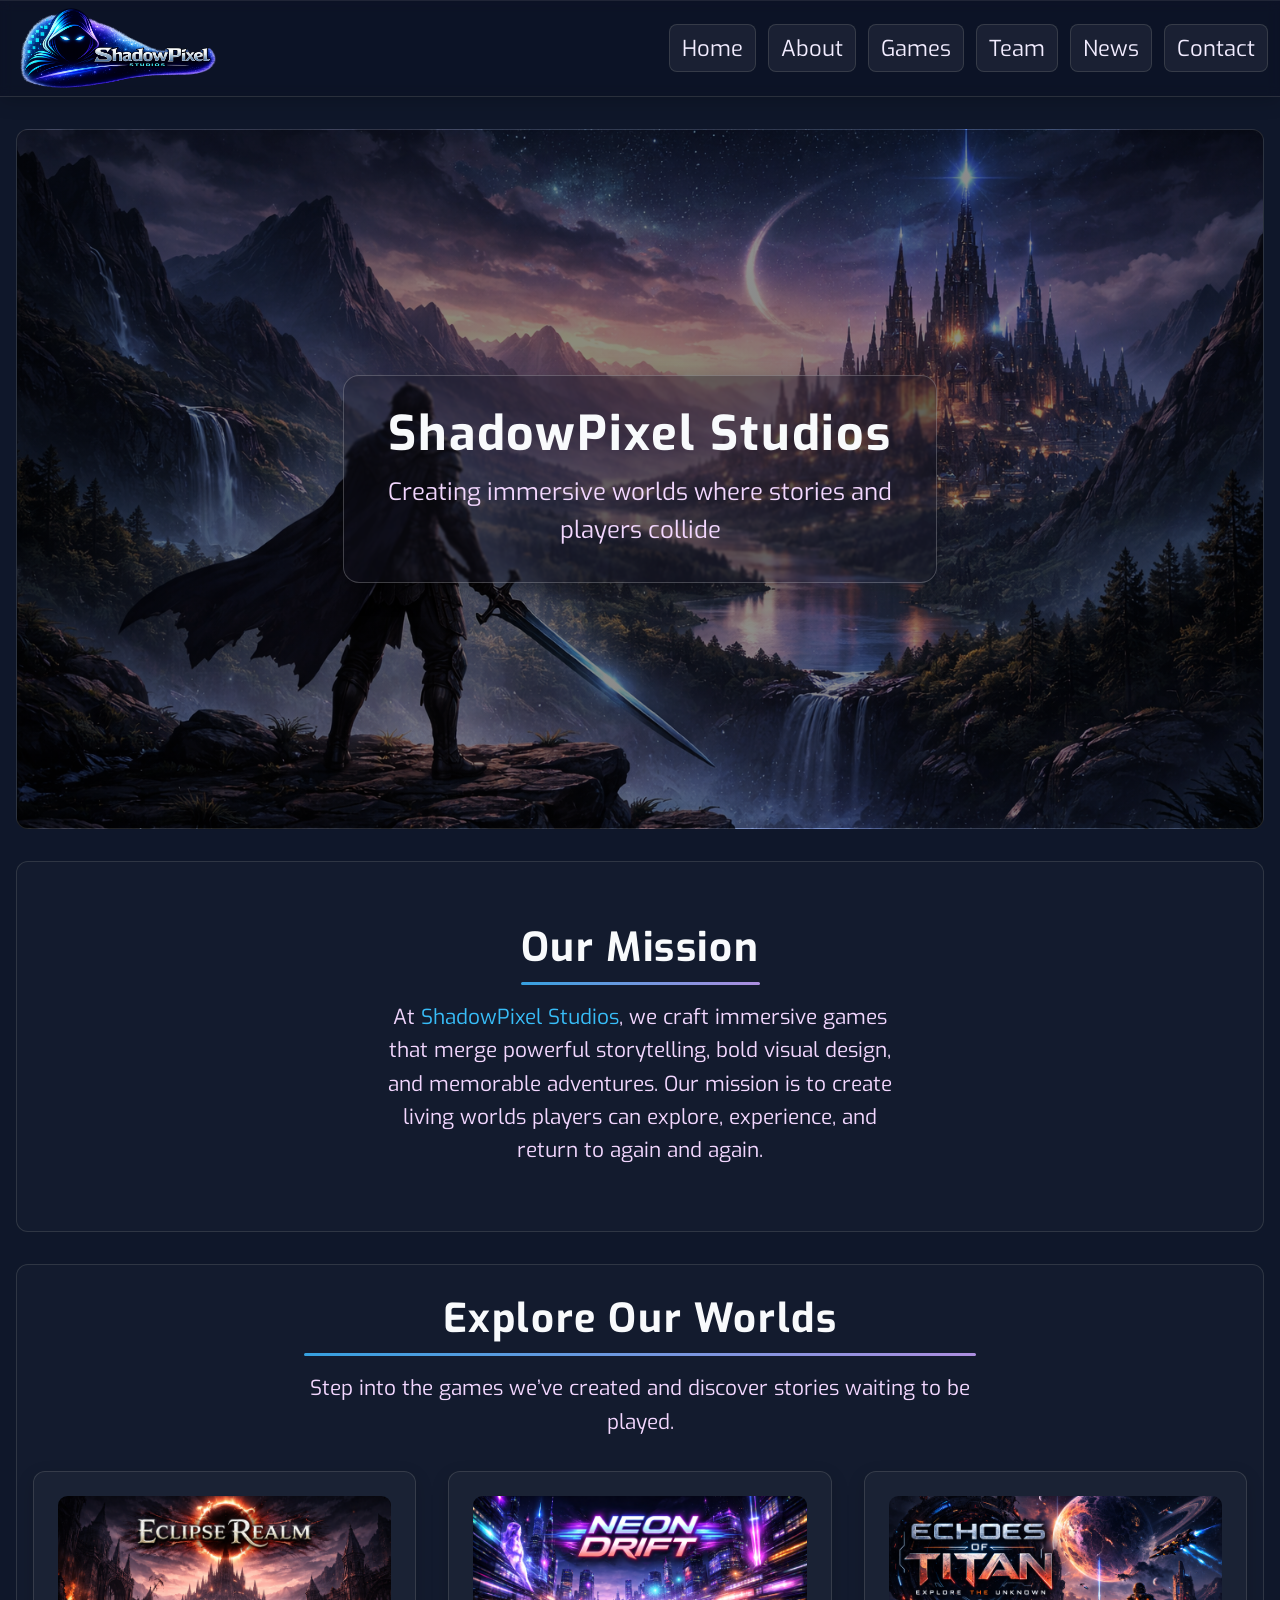
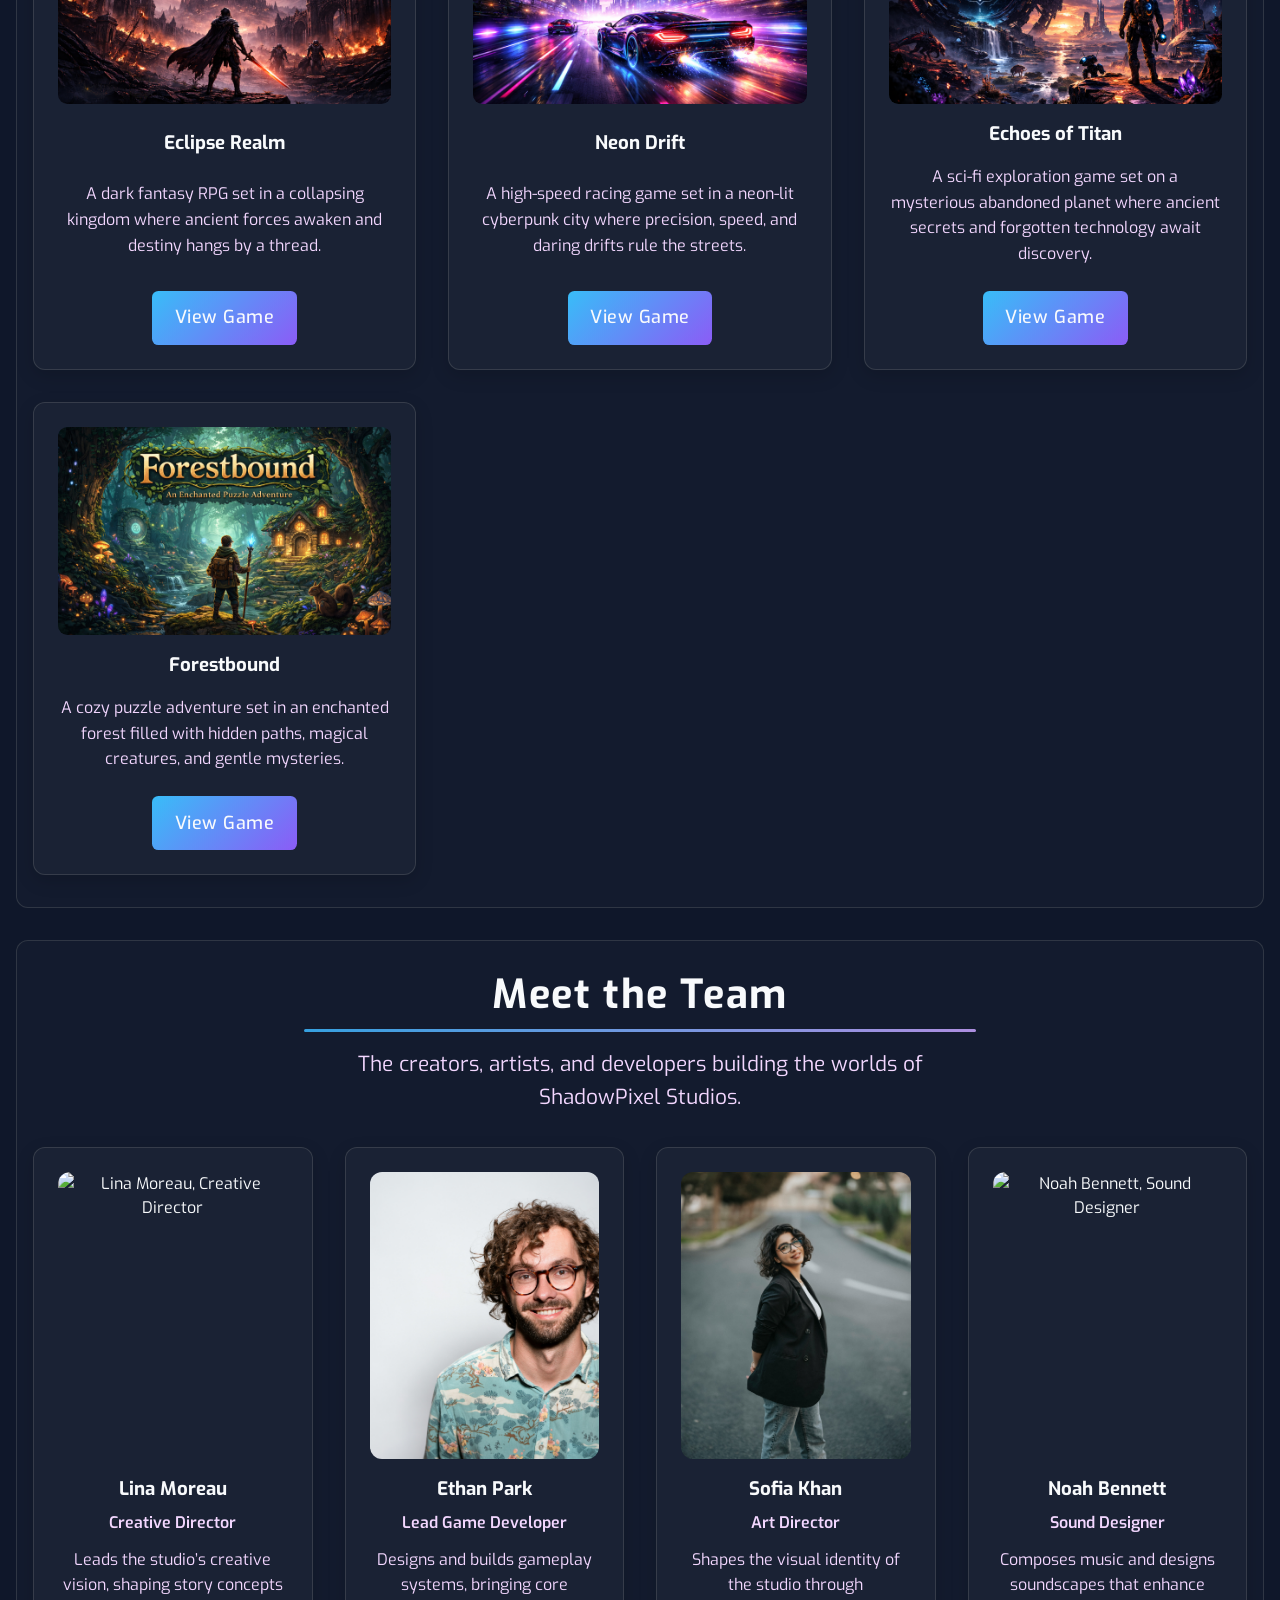
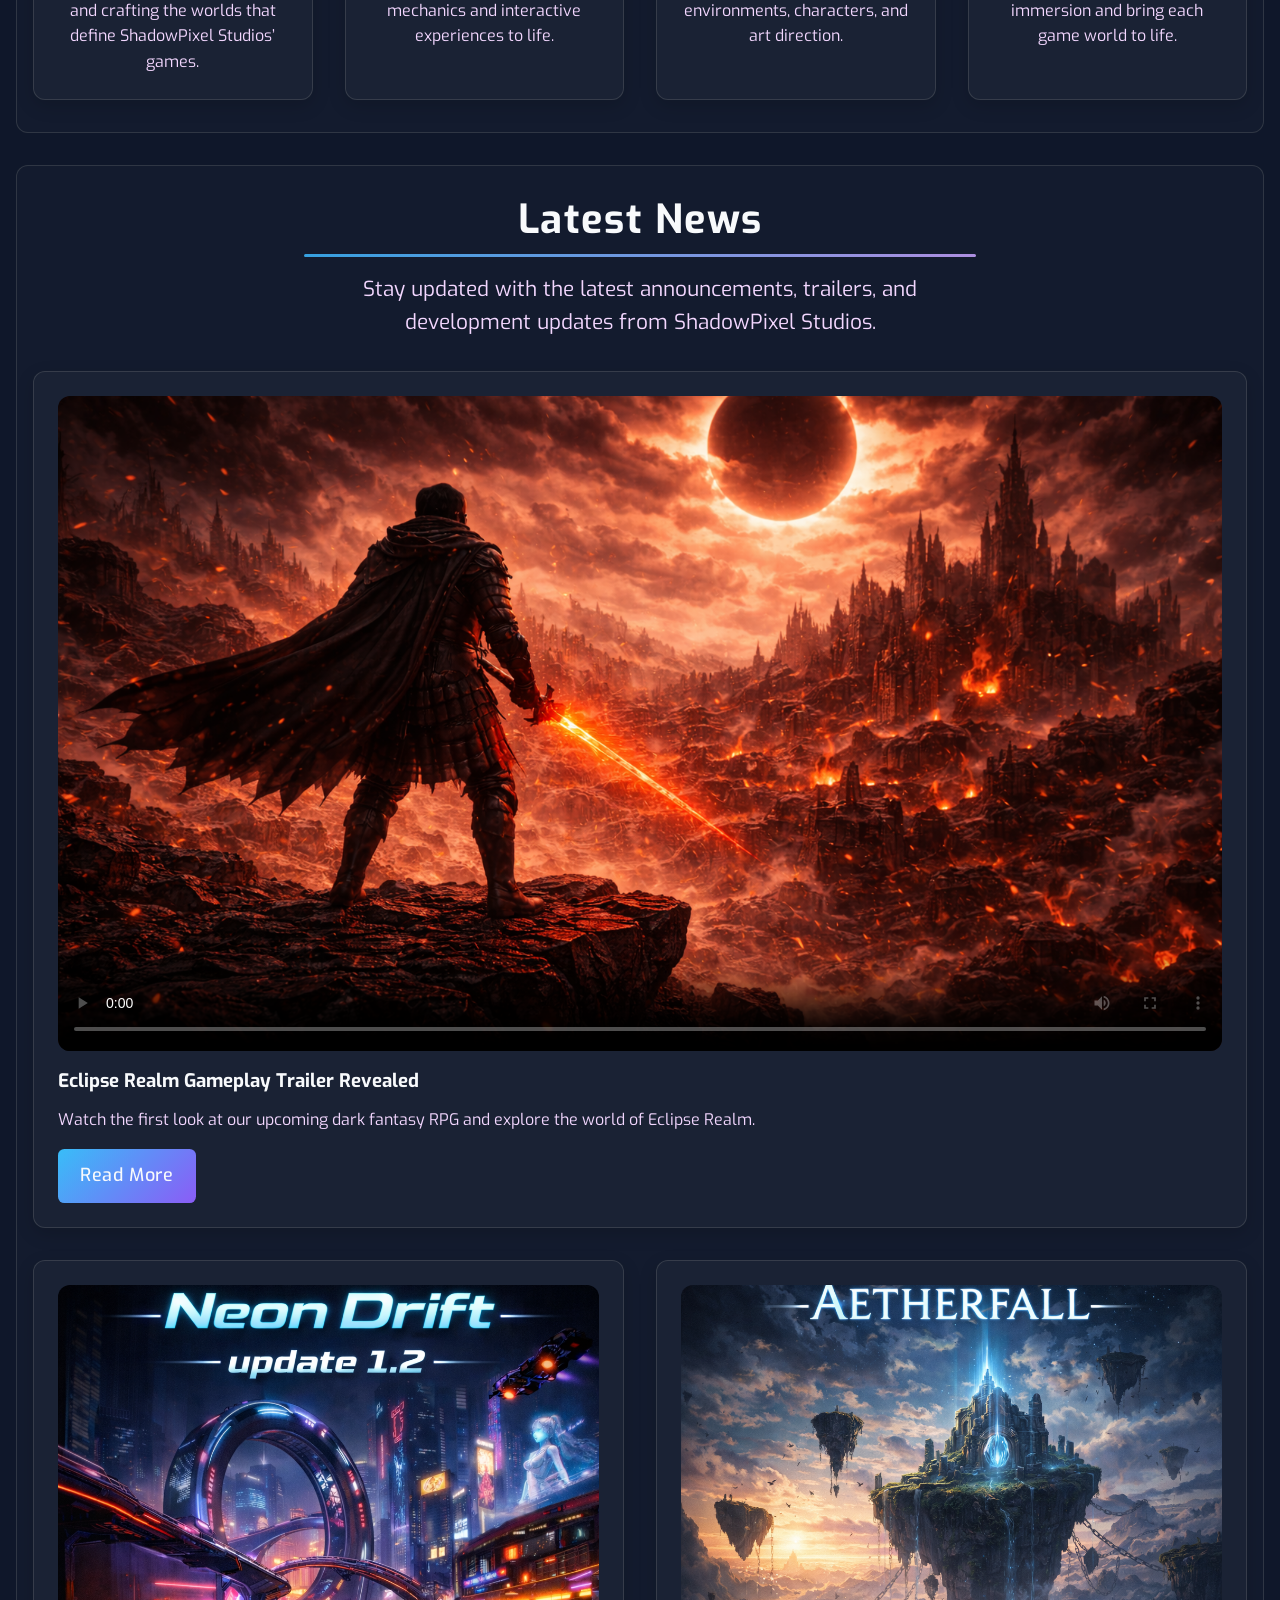
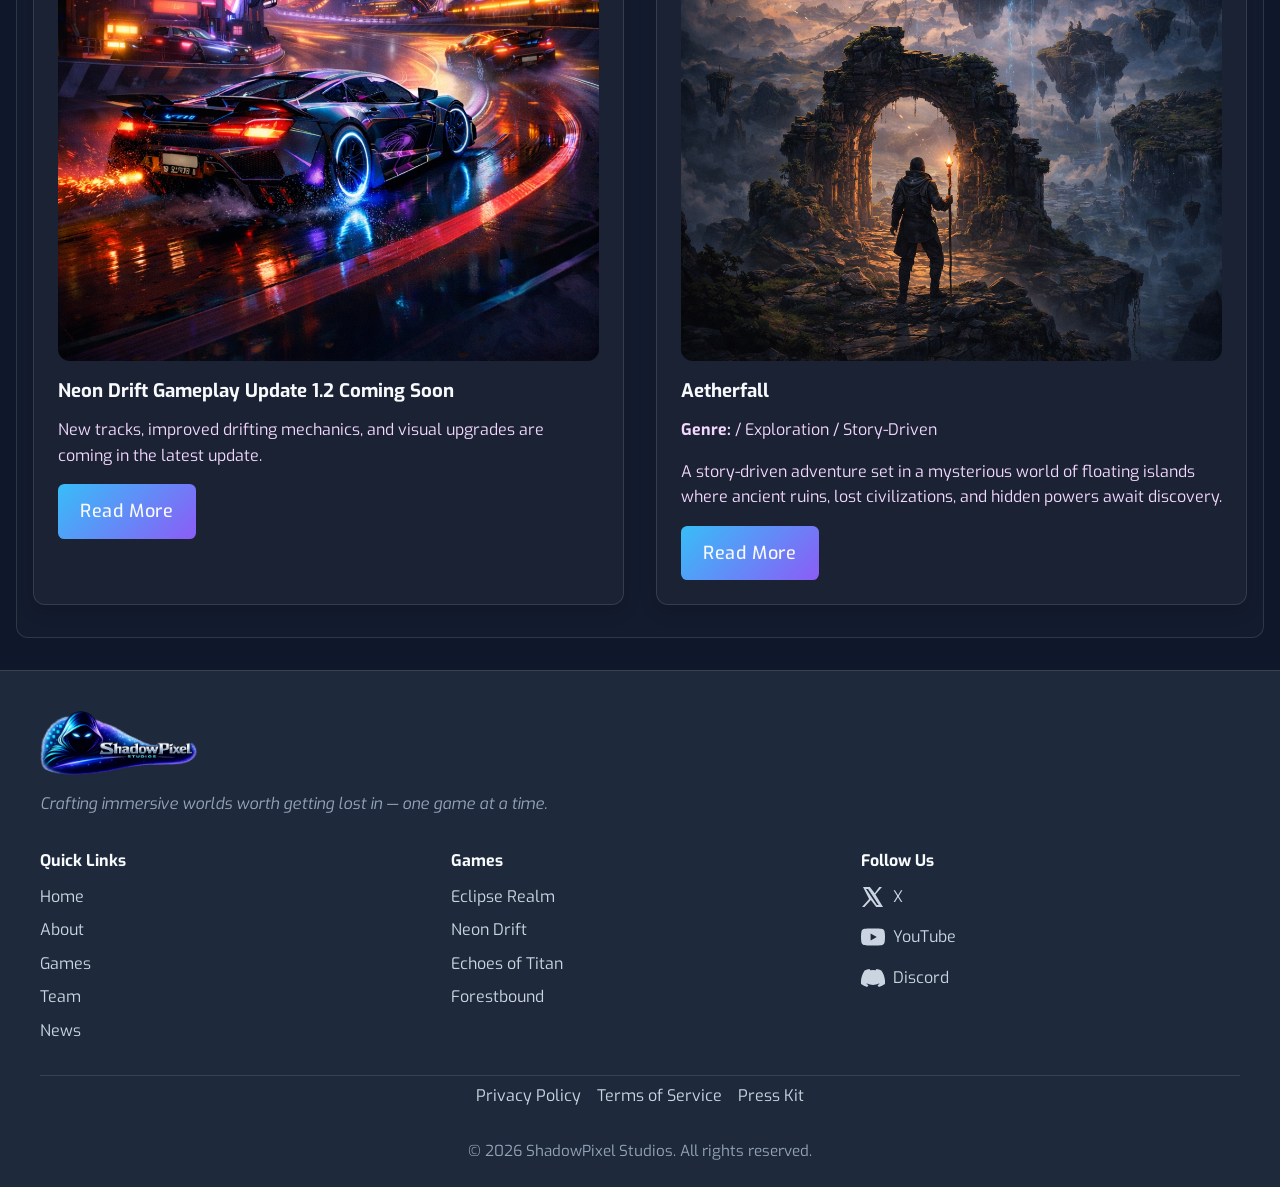
==== index.html @ 3702135d "Create initial ShadowPixel Studios website" ====
<!DOCTYPE html>

<html lang="en">
  <head>
    <meta charset="UTF-8">
    <meta name="viewport" content="width=device-width, initial-scale=1.0">
    <link rel="shortcut icon" href="favicon.ico" type="image/x-icon">
    <link rel="stylesheet" href="./resources/css/styles.css">
    <link href="https://fonts.googleapis.com/css2?family=Exo:wght@300;400;600;700&display=swap" rel="stylesheet">
    <title>ShadowPixel Studios</title>
  </head>

  <body id="top">
    
    <!--Header-->
    <header>
      <div class="content">
        <a class="logo" href="#top">
          <img src="./resources/images/ShadowPixel_logo.png" alt="ShadowPixel Studios logo"/>
        </a>

        <nav class="main-navigation" aria-label="Main navigation">
            <ul>
              <li><a href="#home">Home</a></li>
              <li><a href="#about">About</a></li>
              <li><a href="#games">Games</a></li>
              <li><a href="#team">Team</a></li>
              <li><a href="#news">News</a></li>
              <li><a href="#contact">Contact</a></li>
            </ul>
        </nav>
      </div>
    </header>

    <!--Main-content-->
    <main class="main-content">

      <!--Hero Section-->
      <section id="home" aria-label="Hero section">
        <div class="container">
          <div class="hero-content">
            <h1>ShadowPixel Studios</h1>
            <p>Creating immersive worlds where stories and players collide</p>
          </div>
        </div>
      </section>

      <!--Mission Section-->
      <section id="about" aria-label="Mission section">
        <div class="container">
          <div class="mission-content">
            <h2>Our Mission</h2>
            <p>
              At <span class="studio-name">ShadowPixel Studios</span>, we craft 
              immersive games that merge powerful storytelling, bold visual design, 
              and memorable adventures. Our mission is to create living worlds players can explore, 
              experience, and return to again and again.
            </p>
          </div>
        </div>
      </section>

      <!--Games Section-->
      <section id="games" aria-label="Games section">
        <div class="container">

          <div class="section-header">
            <h2>Explore Our Worlds</h2>
            <p class="subtitle">Step into the games we’ve created and discover stories waiting to be played.</p>
          </div>
          
          <div class="games-section">
            <article class="game-card">
              <div class="image-container">
                <img src="./resources/games/eclipse-realm.jpg" alt="Eclipse Realm game cover">
              </div>
              <h3>Eclipse Realm</h3>
              <p class="description">A dark fantasy RPG set in a collapsing kingdom where ancient forces awaken and destiny hangs by a thread.</p>
              <a href="#" class="button btn-secondary">View Game</a>
            </article>
            
            <article class="game-card">
              <div class="image-container">
                <img src="./resources/games/neon-drift.jpg" alt="Neon Drift game cover">
              </div>
              <h3>Neon Drift</h3>
              <p class="description">A high-speed racing game set in a neon-lit cyberpunk city where precision, speed, and daring drifts rule the streets.</p>
              <a href="#" class="button btn-secondary">View Game</a>
            </article>
            
            <article class="game-card">
              <div class="image-container">
                <img src="./resources/games/echoes-of-titan.jpg" alt="Echoes of Titan game cover">
              </div>
              <h3>Echoes of Titan</h3>
              <p class="description">A sci-fi exploration game set on a mysterious abandoned planet where ancient secrets and forgotten technology await discovery.</p>
              <a href="#" class="button btn-secondary">View Game</a>
            </article>
            
            <article class="game-card">
              <div class="image-container">
                <img src="./resources/games/forestbound.jpg" alt="Forestbound game cover">
              </div>
              <h3>Forestbound</h3>
              <p class="description">A cozy puzzle adventure set in an enchanted forest filled with hidden paths, magical creatures, and gentle mysteries.</p>
              <a href="#" class="button btn-secondary">View Game</a>
            </article>
          </div>
        </div>
      </section>

      <!--Team Section-->
      <section id="team" aria-label="Team section">
        <div class="container">

          <div class="section-header">
            <h2>Meet the Team</h2>
            <p class="subtitle">The creators, artists, and developers building the worlds of ShadowPixel Studios.</p>
          </div>
          
          <div class="team-section">
            <article class="team-card">
              <div class="image-container">
                <img src="./resources/team/Lina-Moreau.jpg" alt="Lina Moreau, Creative Director">
              </div>
              <h3>Lina Moreau</h3>
              <p class="role">Creative Director</p>
              <p class="description">Leads the studio’s creative vision, shaping story concepts and crafting the worlds that define ShadowPixel Studios’ games.</p>
            </article>
            
            <article class="team-card">
              <div class="image-container">
                <img src="./resources/team/Ethan-Park.jpg" alt="Ethan Park, Lead Game Developer">
              </div>
              <h3>Ethan Park</h3>
              <p class="role">Lead Game Developer</p>
              <p class="description">Designs and builds gameplay systems, bringing core mechanics and interactive experiences to life.</p>
            </article>
            
            <article class="team-card">
              <div class="image-container">
                <img src="./resources/team/Sofia-Khan.jpg" alt="Sofia Khan, Art Director">
              </div>
              <h3>Sofia Khan</h3>
              <p class="role">Art Director</p>
              <p class="description">Shapes the visual identity of the studio through environments, characters, and art direction.</p>
            </article>
            
            <article class="team-card">
              <div class="image-container">
                <img src="./resources/team/Noah-Bennett.jpg" alt="Noah Bennett, Sound Designer">
              </div>
              <h3>Noah Bennett</h3>
              <p class="role">Sound Designer</p>
              <p class="description">Composes music and designs soundscapes that enhance immersion and bring each game world to life.</p>
            </article>
          </div>
        </div>
      </section>

      <!--News/Updates Section-->
      <section id="news" aria-label="News section">
        <div class="container">

          <div class="section-header">
            <h2>Latest News</h2>
            <p class="subtitle">Stay updated with the latest announcements, trailers, and development updates from ShadowPixel Studios.</p>
          </div>
          
          <div class="news-card">
            <div class="video-container">
              <video controls poster="./resources/videos/trailer_scenes/scene2.jpg">
                <source src="./resources/videos/video-trailer/eclipse-realm-trailer.mp4" type="video/mp4">
                Your browser does not support the video tag.
              </video>
            </div>
            <h3>Eclipse Realm Gameplay Trailer Revealed</h3>
            <p class="description">Watch the first look at our upcoming dark fantasy RPG and explore the world of Eclipse Realm.</p>
            <a href="#" class="button btn-secondary">Read More</a>
          </div>

          <div class="news-section">
            <article class="news-card">
              <div class="image-container">
                <img src="./resources/games/update-neon-drift.jpg" alt="Neon Drift new poster">
              </div>
              <h3>Neon Drift Gameplay Update 1.2 Coming Soon</h3>
              <p class="description">New tracks, improved drifting mechanics, and visual upgrades are coming in the latest update.</p>
              <a href="#" class="button btn-secondary">Read More</a>
            </article>
            
            <article class="news-card">
              <div class="image-container">
                <img src="./resources/games/Aetherfall.jpg" alt="Aetherfall promotional artwork">
              </div>
              <h3>Aetherfall</h3>
              <p><strong>Genre:</strong> / Exploration / Story-Driven</p>
              <p class="description">A story-driven adventure set in a mysterious world of floating islands where ancient ruins, 
                lost civilizations, and hidden powers await discovery.</p>
                <a href="#" class="button btn-secondary">Read More</a>
            </article>
          </div>
        </div>
      </section>
    </main>

    <!--Footer-->
    <footer id="contact" aria-label="Contact section">
      <div class="content-footer">

        <div class="logo-section">
          <a class="footer-logo" href="#top">
            <img src="./resources/images/ShadowPixel_logo.png" alt="ShadowPixel Studios logo"/>
          </a>
          <p class="footer-description"><em>Crafting immersive worlds worth getting lost in — one game at a time.</em></p> 
        </div>

        <div class="footer-links">
          <div class="footer-links-group">
            <h4>Quick Links</h4>
            <nav class="footer-navigation" aria-label="Quick links">
              <ul>
                <li><a href="#home">Home</a></li>
                <li><a href="#about">About</a></li>
                <li><a href="#games">Games</a></li>
                <li><a href="#team">Team</a></li>
                <li><a href="#news">News</a></li>
              </ul>
            </nav>
          </div>

          <div class="footer-links-group">
            <h4>Games</h4>
            <nav class="footer-navigation" aria-label="Games links">
              <ul>
                <li><a href="#games">Eclipse Realm</a></li>
                <li><a href="#games">Neon Drift</a></li>
                <li><a href="#games">Echoes of Titan</a></li>
                <li><a href="#games">Forestbound</a></li>
              </ul>
            </nav>
          </div>

          <div class="footer-links-group">
            <h4>Follow Us</h4>
            <nav class="footer-navigation" aria-label="Social media links">
              <ul>
                <li>
                  <a href="https://x.com" class="social-icon" aria-label="X" target="_blank" rel="noopener noreferrer">
                    <svg xmlns="http://www.w3.org/2000/svg" viewBox="0 0 24 24" width="24" height="24" fill="currentColor">
                      <path d="M18.244 2H21l-6.563 7.5L22 22h-6.828l-5.343-6.97L3.5 22H1l7.094-8.1L2 2h6.914l4.813 6.29L18.244 2Zm-2.392 18h1.885L7.01 4H5.02l10.832 16Z"/>
                    </svg>
                    X
                  </a>
                </li>
                <li>
                  <a href="https://youtube.com" class="social-icon" aria-label="YouTube" target="_blank" rel="noopener noreferrer">
                    <svg xmlns="http://www.w3.org/2000/svg" viewBox="0 0 24 24" width="24" height="24" fill="currentColor">
                      <path d="M23.5 6.2a2.96 2.96 0 0 0-2.08-2.1C19.56 3.6 12 3.6 12 3.6s-7.56 0-9.42.5A2.96 2.96 0 0 0 .5 6.2A31.2 31.2 0 0 0 0 12a31.2 31.2 0 0 0 .5 5.8 2.96 2.96 0 0 0 2.08 2.1c1.86.5 9.42.5 9.42.5s7.56 0 9.42-.5a2.96 2.96 0 0 0 2.08-2.1A31.2 31.2 0 0 0 24 12a31.2 31.2 0 0 0-.5-5.8ZM9.6 15.5v-7l6.2 3.5-6.2 3.5Z"/>
                    </svg>
                    YouTube
                  </a>
                </li>
                <li>
                  <a href="https://discord.com" class="social-icon" aria-label="Discord" target="_blank" rel="noopener noreferrer">
                    <svg xmlns="http://www.w3.org/2000/svg" viewBox="0 0 127.14 96.36" width="24" height="24" fill="currentColor">
                      <path d="M107.7 8.07A105.15 105.15 0 0 0 81.47 0a72.06 72.06 0 0 0-3.36 6.83A97.68 97.68 0 0 0 49 6.83 72.37 72.37 0 0 0 45.64 0a105.89 105.89 0 0 0-26.27 8.07C2.79 32.65-2.05 56.6.36 80.21A105.73 105.73 0 0 0 32.71 96a77.7 77.7 0 0 0 6.9-11.23 68.42 68.42 0 0 1-10.85-5.18c.91-.67 1.8-1.36 2.66-2.08a75.57 75.57 0 0 0 64.32 0c.87.72 1.76 1.41 2.66 2.08a68.68 68.68 0 0 1-10.87 5.19A77.35 77.35 0 0 0 94.43 96a105.25 105.25 0 0 0 32.35-15.78c2.83-27.33-4.84-51.07-19.08-72.15Z"/>
                    </svg>
                    Discord
                  </a>
                </li>
              </ul>
            </nav>
          </div>
        </div>
        
        <div class="footer-nav">
          <a href="#">Privacy Policy</a>
          <a href="#">Terms of Service</a>
          <a href="#">Press Kit</a>
        </div>

        <div class="footer-copyright">
          <span>&copy; 2026 ShadowPixel Studios. All rights reserved.</span>
        </div>

      </div>
    </footer>
    
  </body>
</html>
---- resources/css/styles.css ----
/* =========================
   Global Styles
========================= */

:root{
    --bg-header: rgba(10, 16, 35, 0.42);
    --bg-primary: #0f172a;
    --bg-secondary: #1e293b;
    --accent-blue: #38bdf8;
    --accent-purple: #8b5cf6;
    --text-primary: #f8fafc;
    --text-secondary: #cbd5e1;
    --text-muted: #94a3b8;
    --text-accent-soft: #f3d7ff;

    --border-color: rgba(255, 255, 225, 0.12);
    --border-soft: rgba(255, 255, 255, 0.22);

    --surface-glass: rgba(255, 255, 255, 0.03);
    --surface-glass-strong: rgba(20, 20, 35, 0.35);

    --shadow-soft: 0 8px 24px rgba(0, 0, 0, 0.25);
    --shadow-card: 0 6px 18px rgba(0, 0, 0, 0.15);
    --shadow-card-hover: 0 10px 24px rgba(0, 0, 0, 0.22);
    --shadow-header: 0 4px 18px rgba(0, 0, 0, 0.18);
}

*, *::before, *::after {
    box-sizing: border-box;
}

html {
    font-family: "Exo", sans-serif;
    font-size: 16px;
    scroll-behavior: smooth;
}

body, h1, h2, h3, h4, p, ul {
    margin: 0;
    padding: 0;
}

body {
    background-color: var(--bg-primary);
    color: var(--text-primary);
    line-height: 1.5;
}

.main-content {
    position: relative;
}

img, video {
    display: block;
    max-width: 100%;
    height: auto;
}

p {
    color: var(--text-secondary);
}

a {
    color: var(--accent-blue);
    text-decoration: none;
}

.subtitle, .role, .meta, .footer-description {
    color: var(--text-muted);
}

.studio-name {
    color: var(--accent-blue);
}

header, footer {
    background-color: var(--bg-secondary);
}

a:focus-visible,
button:focus-visible,
.button:focus-visible {
    outline: 2px solid var(--accent-blue);
    outline-offset: 3px;
}

/* =========================
   Shared Section Layout
========================= */

#home, #about, #games, #team, #news {
    width: calc(100% - 2rem);
    margin: 2rem 1rem;
    border: 1px solid var(--border-color);
    border-radius: 0.75rem;
    overflow: hidden;
}

#about, #games, #team, #news {
    padding: 2rem 1rem;
    background: rgba(255, 255, 255, 0.02);
}

.section-header {
    max-width: 42rem;
    margin: 0 auto 2rem;
    text-align: center;
}

.section-header h2, .mission-content h2 {
    font-size: clamp(2rem, 4vw, 2.5rem);
    line-height: 1.1;
    letter-spacing: 0.04em;
    color: var(--text-primary);
    margin: 0 0 1rem;
}

.section-header h2::after, .mission-content h2::after {
    content: "";
    display: block;
    width: 100%;
    height: 3px;
    margin-top: 0.75rem;
    background: linear-gradient(90deg, #3db8ff, #c9a3ff);
    opacity: 0.85;
    border-radius: 999px;
    transform: scaleX(0);
    transform-origin: center;
    animation: lineReveal 0.8s ease forwards;
}

.section-header p, .mission-content p, .hero-content p, .game-card p, .team-card p, .news-card p {
    color: var(--text-accent-soft);
}

.section-header .subtitle {
    font-size: 1.3rem;
    line-height: 1.6;
}

/* =========================
   Header
========================= */

header {
    position: relative;
    border-bottom: solid 1px var(--border-color);
    background: var(--bg-header);
    backdrop-filter: blur(6px);
    -webkit-backdrop-filter: blur(6px);
    box-shadow: var(--shadow-header);
}

header::after {
    content: "";
    position: absolute;
    inset: 0;
    pointer-events: none;
    box-shadow: inset 0 1px 0 rgba(255, 255, 255, 0.08);
}

header .content {
    display: flex;
    align-items: center;
    justify-content: space-between;
    gap: 1.5rem;
    min-height: 6rem;
    padding: 0.5rem 0.75rem;
    flex-wrap: wrap;
}

header .logo {
    display: inline-flex;
    padding-left: 0.5rem;
}

header .logo img {
    height: 5rem;
    width: auto;
}

header nav {
    flex: 1 1 420px;
}

header nav ul {
    display: flex;
    flex-wrap: wrap;
    justify-content: flex-end;
    list-style-type: none;
    gap: 0.75rem;
    margin: 0;
    padding: 0;
}


header nav a {
    display: inline-block;
    padding: 0.4rem 0.75rem;
    font-size: 1.375rem;
    color: #f2ecff;
    border-radius: 0.5rem;
    background: rgba(255, 255, 255, 0.06);
    border: 1px solid var(--border-color);
    transition: color 0.3s ease,
    background-color 0.3s ease,
    transform 0.3s ease,
    box-shadow 0.3s ease;
}

header nav a:hover {
    color: var(--accent-purple);
    background: var(--border-color);    
    transform: translateY(-1px);
    box-shadow: 0 0 10px rgba(180, 140, 255, 0.28);
}

/* =========================
   Hero Section
========================= */

#home {
    display: flex;
    align-items: center;
    justify-content: center;
    min-height: 43.75rem;
    background-image: linear-gradient(rgba(0,0,0,0.45), rgba(0,0,0,0.45)), url("../images/hero-background.jpg");
    background-position: center;
    background-size: cover;
    background-repeat: no-repeat;
}

.hero-content {
    display: flex;
    flex-direction: column;
    align-items: center;
    text-align: center;
    max-width: 40rem;
    padding: 2rem 2.5rem;
    margin: 1rem;
    animation: fadeUp 1s ease-out;
    transition: transform 0.3s ease, box-shadow 0.3s ease;

    background: var(--surface-glass-strong);
    backdrop-filter: blur(1px);
    -webkit-backdrop-filter: blur(1px);
    border: 1px solid var(--border-soft);
    border-radius: 1rem;
    box-shadow: var(--shadow-soft);
}

.hero-content:hover {
    transform: translateY(-2px);
    box-shadow: 0 12px 30px rgba(0, 0, 0, 0.3);
}

.hero-content h1 {
    font-size: clamp(2rem, 4vw, 3rem);
    line-height: 1.1;
    letter-spacing: 0.04em;
    color: var(--text-primary);
    margin: 0 0 0.75rem;
}

.hero-content p {
    font-size: clamp(1.2rem, 2vw, 1.5rem);
    line-height: 1.6;
    max-width: 32rem;
}

/* =========================
   Mission Section
========================= */

.mission-content {
    display: flex;
    flex-direction: column;
    align-items: center;
    text-align: center;
    max-width: 40rem;
    padding: 2rem 2.5rem;
    margin: 0 auto;
    animation: fadeUp 1s ease-out;
    transition: transform 0.3s ease, box-shadow 0.3s ease;
}

.mission-content:hover {
    transform: translateY(-2px);
    box-shadow: 0 10px 24px rgba(0, 0, 0, 0.15);
}

.mission-content p {
    font-size: clamp(1.05rem, 1.8vw, 1.3rem);
    line-height: 1.6;
    max-width: 32rem;
}

/* =========================
   Games Section
========================= */

.games-section {
    display: grid;
    grid-template-columns: repeat(auto-fit, minmax(380px, 1fr));
    gap: 2rem;
    margin: 1.5rem 0 0;
}

.game-card {
    display: flex;
    flex-direction: column;
    justify-content: space-between;
    min-height: 100%;
    padding: 1.5rem;
    border: 1px solid var(--border-color);
    border-radius: 0.75rem;
    text-align: center;
    background: var(--surface-glass);
    box-shadow: var(--shadow-card);
    transition: transform 0.3s ease, box-shadow 0.3s ease;
}

.game-card:hover {
    transform: translateY(-4px);
    box-shadow: var(--shadow-card-hover);
}

.game-card .image-container {
    overflow: hidden;
    border-radius: 0.6rem;
    margin-bottom: 1rem;
}

.game-card .image-container img {
    width: 100%;
    aspect-ratio: 16 / 10;
    object-fit: cover;
}

.game-card h3 {
    margin: 0 0 1rem;
    color: var(--text-primary);
}

.game-card p {
    margin: 0 0 1.5rem;
    line-height: 1.6;
}

/* =========================
   Team Section
========================= */

.team-section {
    display: grid;
    grid-template-columns: repeat(auto-fit, minmax(240px, 1fr));
    gap: 2rem;
}

.team-card {
    padding: 1.5rem;
    border: 1px solid var(--border-color);
    border-radius: 0.75rem;
    text-align: center;
    background: var(--surface-glass);
    box-shadow: var(--shadow-card);
    transition: transform 0.3s ease, box-shadow 0.3s ease;
}

.team-card:hover {
    transform: translateY(-4px);
    box-shadow: var(--shadow-card-hover);
}

.team-card .image-container {
    overflow: hidden;
    border-radius: 0.75rem;
    margin-bottom: 1rem;
}

.team-card .image-container img {
    width: 100%;
    aspect-ratio: 4 / 5;
    object-fit: cover;
}

.team-card h3 {
    margin: 0 0 0.5rem;
    color: var(--text-primary);
}

.team-card .role {
    margin-bottom: 0.75rem;
    font-weight: 600;
}

.team-card .description {
    line-height: 1.6;
}

/* =========================
   News Section
========================= */

.news-section {
    display: grid;
    grid-template-columns: repeat(auto-fit, minmax(380px, 1fr));
    gap: 2rem;
    margin-top: 2rem;
}

.news-card {
    display: flex;
    flex-direction: column;
    padding: 1.5rem;
    border: 1px solid var(--border-color);
    border-radius: 0.75rem;
    background: var(--surface-glass);
    box-shadow: var(--shadow-card);
    transition: transform 0.3s ease, box-shadow 0.3s ease;
}

.news-card:hover {
    transform: translateY(-4px);
    box-shadow: var(--shadow-card-hover);
}

.news-card .image-container, .news-card .video-container {
    overflow: hidden;
    border-radius: 0.75rem;
    margin-bottom: 1rem;
}

.news-card img {
    width: 100%;
    aspect-ratio: 4 / 5;
    object-fit: cover;
}

.video-container video {
    width: 100%;
    aspect-ratio: 16 / 9;
    object-fit: cover;
}

.news-card h3 {
    margin: 0 0 0.75rem;
    color: var(--text-primary);
}

.news-card p {
    line-height: 1.6;
    margin-bottom: 1rem;
}

.news-card .button, .news-card .btn-secondary {
    align-self: flex-start;
}

/* =========================
   Buttons
========================= */

.button {
    display: inline-flex;
    align-items: center;
    justify-content: center;
    align-self: center;
    width: min(100%, 220px);
    min-height: 56px;
    padding: 1rem 2rem;
    border-radius: 0.4rem;
    font-size: 1.125rem;
    font-weight: 500;
    letter-spacing: 0.03em;
    text-align: center;
    cursor: pointer;
    transition: background-color 0.3s ease, color 0.3s ease, transform 0.3s ease, box-shadow 0.3s ease;
}

.btn-secondary {
    display: inline-flex;
    align-items: center;
    justify-content: center;
    width: fit-content;
    min-height: 48px;
    padding: 0.85rem 1.4rem;
    border-radius: 0.4rem;
    background: linear-gradient(135deg, var(--accent-blue), var(--accent-purple));
    color: var(--text-primary);
    text-decoration: none;
}

.btn-secondary:hover {
    transform: translateY(-2px);
    box-shadow: 0 6px 14px rgba(0,0,0,0.3);
}

/* =========================
   Footer
========================= */

footer {
    width: 100%;
    margin-top: 2rem;
    border-top: 1px solid var(--border-color);
    padding: 2.5rem 1rem 1.5rem;
}

.content-footer {
    width: min(100%, 75rem);
    margin: 0 auto;
    display: grid;
    gap: 2rem;
}

.logo-section {
    display: grid;
    gap: 1rem;
    justify-items: start;
}

.footer-logo img {
    height: 4rem;
    width: auto;
}

.footer-description {
    max-width: 35rem;
    line-height: 1.6;
}

.footer-links {
    display: grid;
    grid-template-columns: repeat(auto-fit, minmax(180px, 1fr));
    gap: 2rem;
}

.footer-links-group h4 {
    margin-bottom: 0.75rem;
    color: var(--text-primary);
}

.footer-navigation ul {
    list-style: none;
    display: grid;
    gap: 0.6rem;
}

.footer-navigation a {
    color: var(--text-secondary);
}

.footer-navigation a:hover {
    color: var(--accent-purple);
}

.social-icon {
    display: inline-flex;
    align-items: center;
    gap: 0.5rem;
    transition: color 0.3s ease, transform 0.3s ease;
}

.social-icon:hover {
    color: var(--accent-purple);
    transform: translateY(-1px);
}

.footer-nav {
    display: flex;
    flex-wrap: wrap;
    gap: 1rem;
    justify-content: center;
    padding-top: 0.5rem;
    border-top: 1px solid var(--border-color);
}

.footer-nav a {
    color: var(--text-secondary);
    transition: color 0.3s ease, transform 0.3s ease;
}

.footer-nav a:hover {
    color: var(--accent-purple);
    transform: translateY(-1px);
}

.footer-copyright {
    text-align: center;
    color: var(--text-muted);
    font-size: 0.95rem;
}

/* =========================
   Animations
========================= */

@keyframes fadeUp {
    from {
        opacity: 0;
        transform: translateY(1.25rem);
    }
    to {
        opacity: 1;
        transform: translateY(0);
    }
}

@keyframes lineReveal {
    to {
        transform: scaleX(1);
    }
}

/* =========================
   Responsive
========================= */


@media (max-width: 768px) {

    #home, #about, #games, #team, #news {
        width: calc(100% - 1rem);
        margin: 1rem auto;
    }

    /* Header */

    header .content {
        flex-direction: column;
        align-items: center;
        justify-content: center;
        min-height: auto;
        padding: 0.5rem;
        gap: 0.5rem;
    }

    header .logo {
        margin: 0.5rem 0;
    }

    header .logo img {
        height: 3.5rem;
    }

    header nav {
        flex: none;
        width: 100%;
    }

    header nav ul {
        justify-content: center;
        gap: 0.6em 0.8rem;
    }

    header nav a {
        padding: 0.25rem 0.55rem;
        font-size: 1rem;
        border-radius: 0.4rem;
    }

    /* Hero Section */

    #home {
        min-height: 30rem;
    }

    .hero-content {
        max-width: 100%;
        padding: 1.5rem;
    }

    .hero-content h1 {
        font-size: clamp(1.75rem, 6vw, 2.4rem);
    }

    .hero-content p, .mission-content p, .section-header p {
        font-size: 1rem;
    }

    .mission-content {
        padding: 1.5rem;
    }

    .mission-content h2, .section-header h2 {
        font-size: clamp(1.55rem, 6vw, 2rem);
    }

      /* Cards */

    .games-section, .team-section, .news-section {
        grid-template-columns: 1fr;
    }

    .game-card, .team-card, .news-card {
        padding: 1.25rem;
    }

    .button {
        width: min(100%, 220px);
        min-height: 52px;
        font-size: 1rem;
        padding: 0.85rem 1.25rem;
    }

    .btn-secondary {
        min-height: 44px;
        padding: 0.75rem 1.2rem;
    }

    /* Footer */

    footer {
        padding: 2rem 1rem 1.25rem;
    }

    .logo-section {
        justify-items: center;
        text-align: center;
    }

    .footer-links {
        grid-template-columns: 1fr;
        gap: 1.5rem;
    }

    .footer-links-group {
        text-align: center;
    }

    .footer-navigation ul {
        justify-items: center;
    }

    .footer-nav {
        flex-direction: column;
        align-items: center;
        gap: 0.75rem;
    }
}
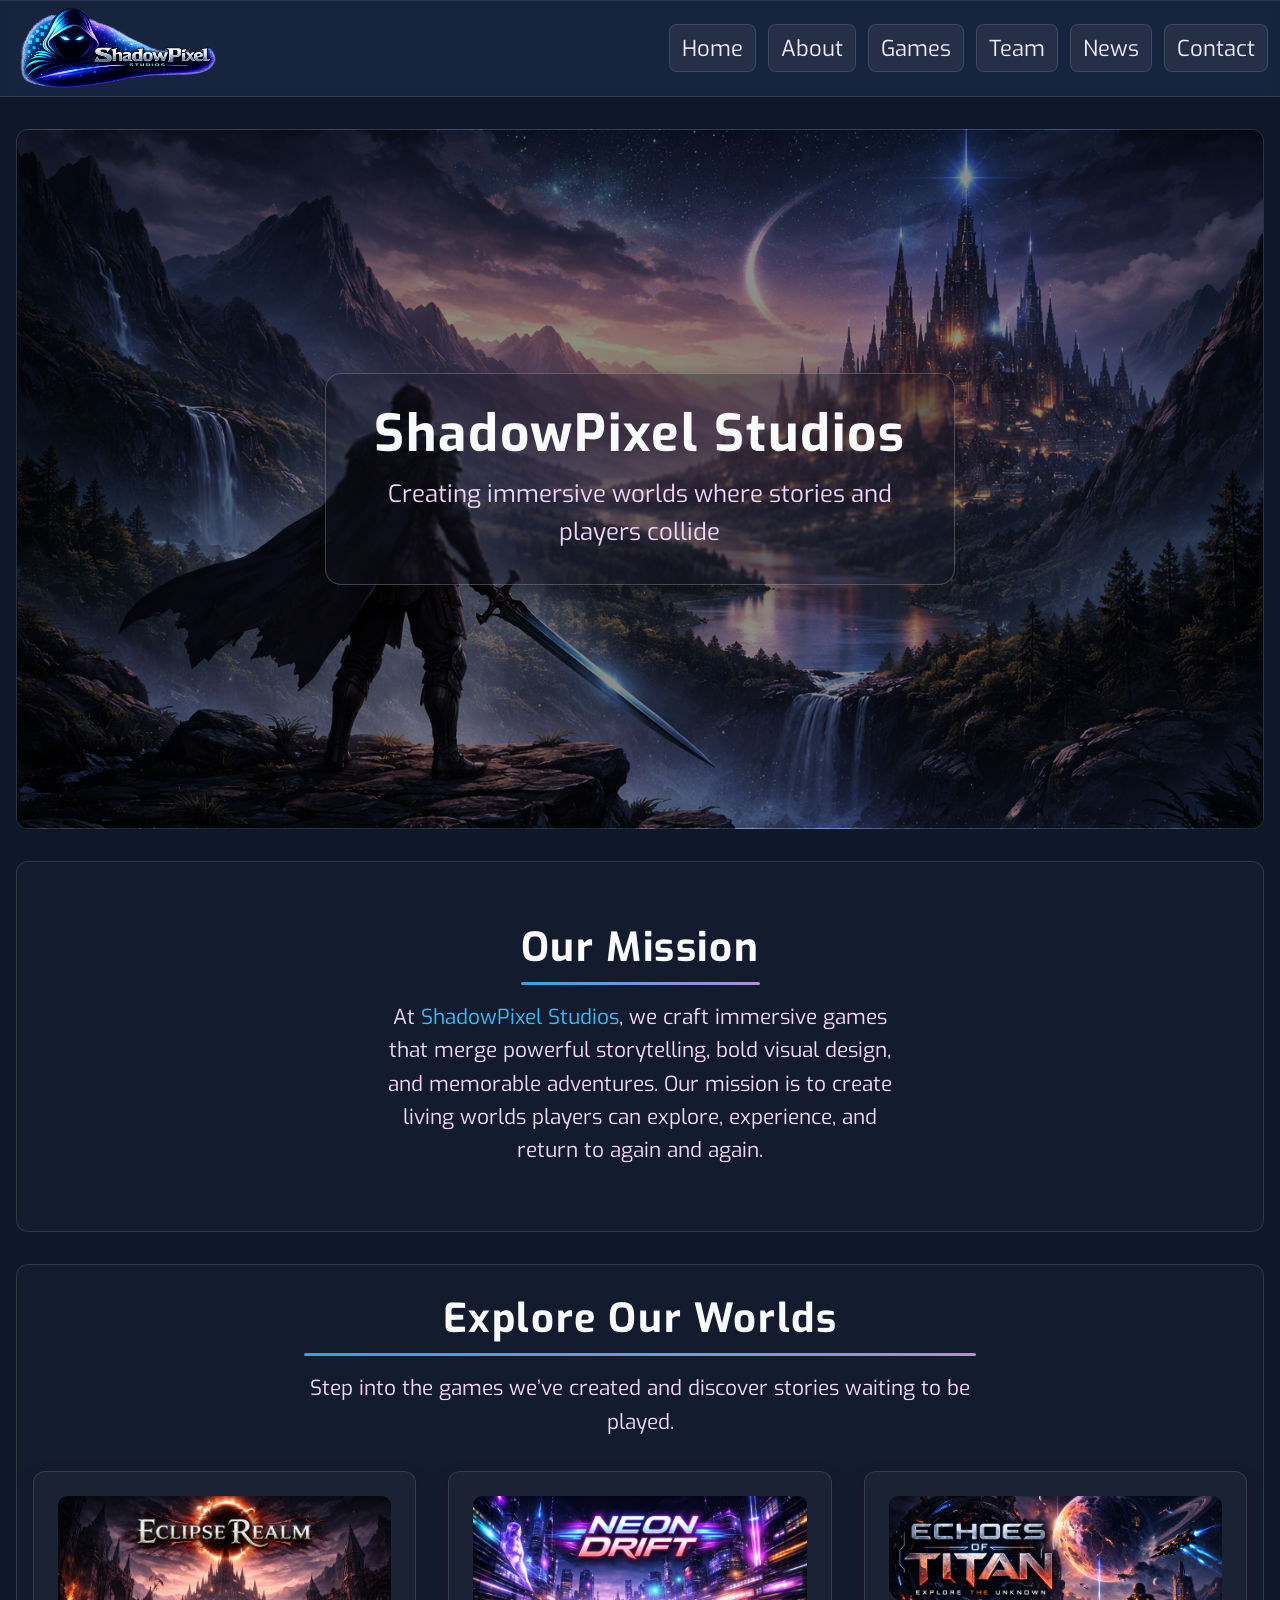
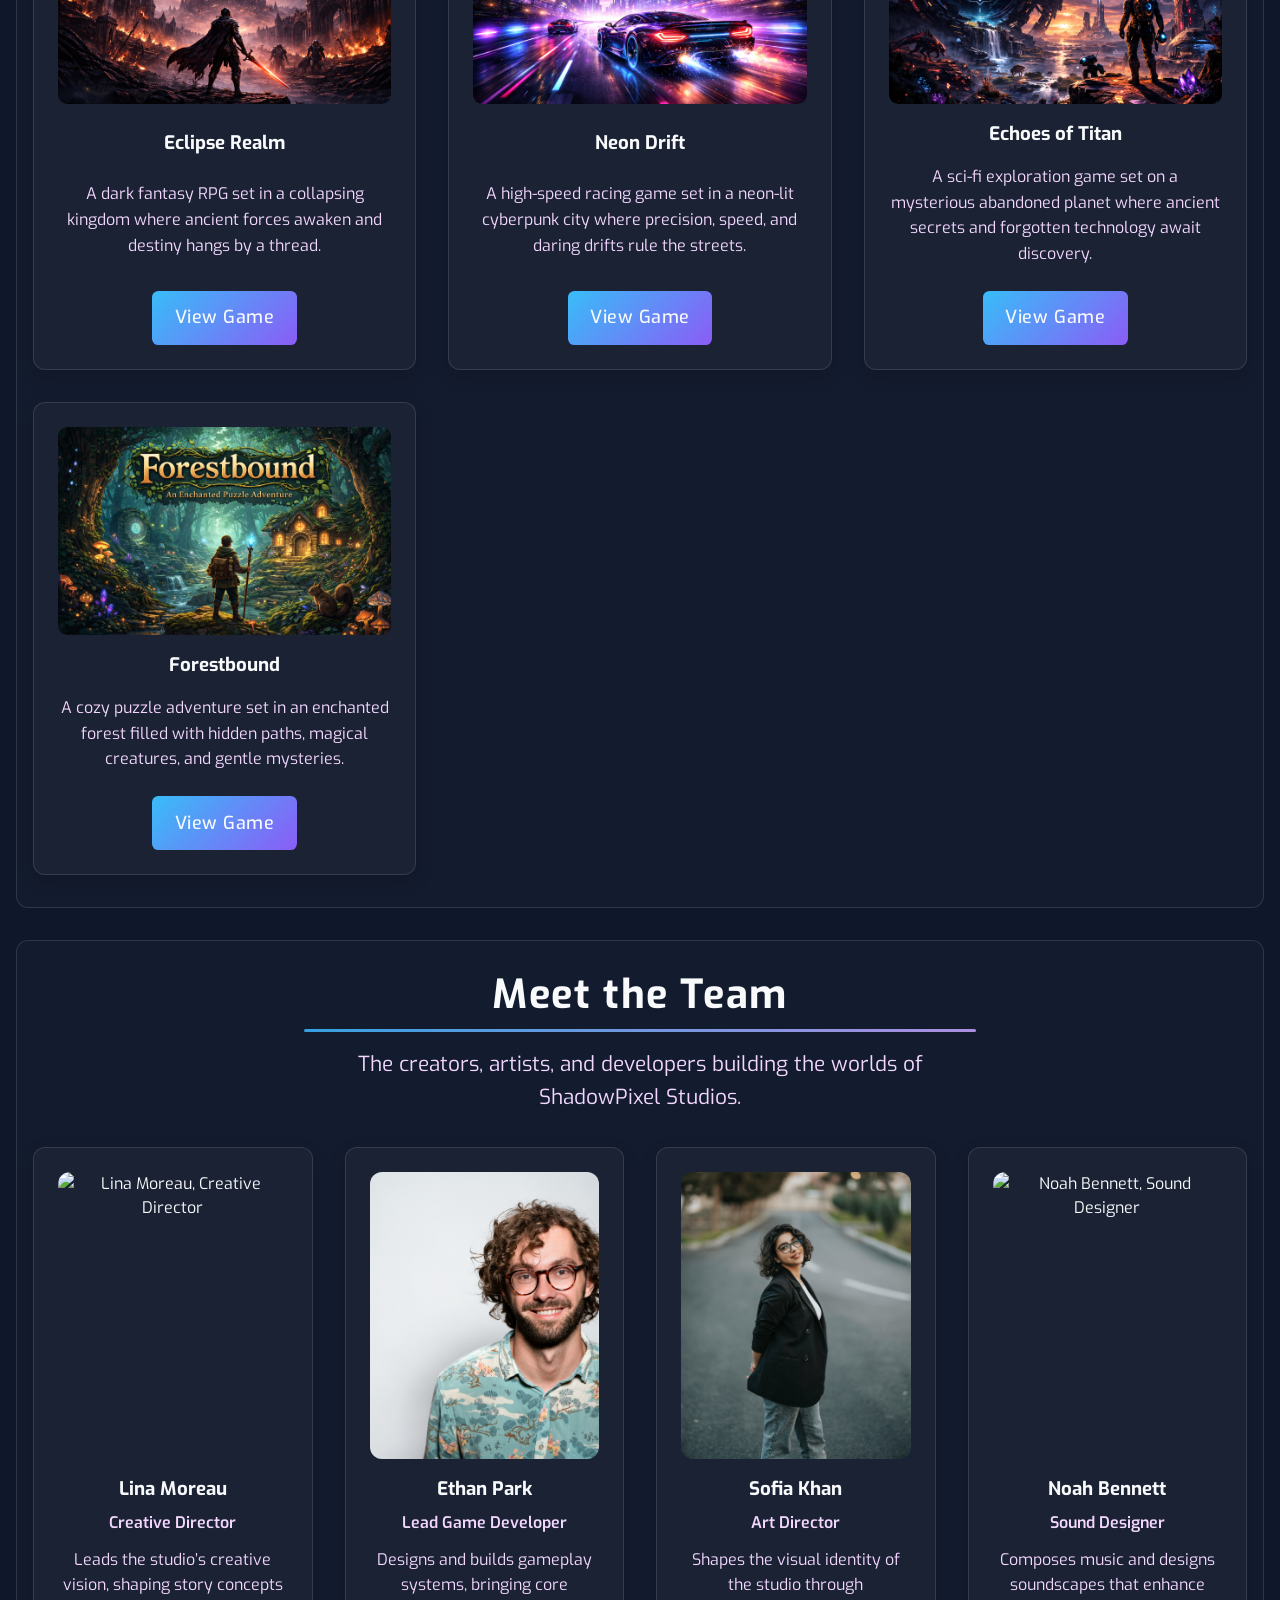
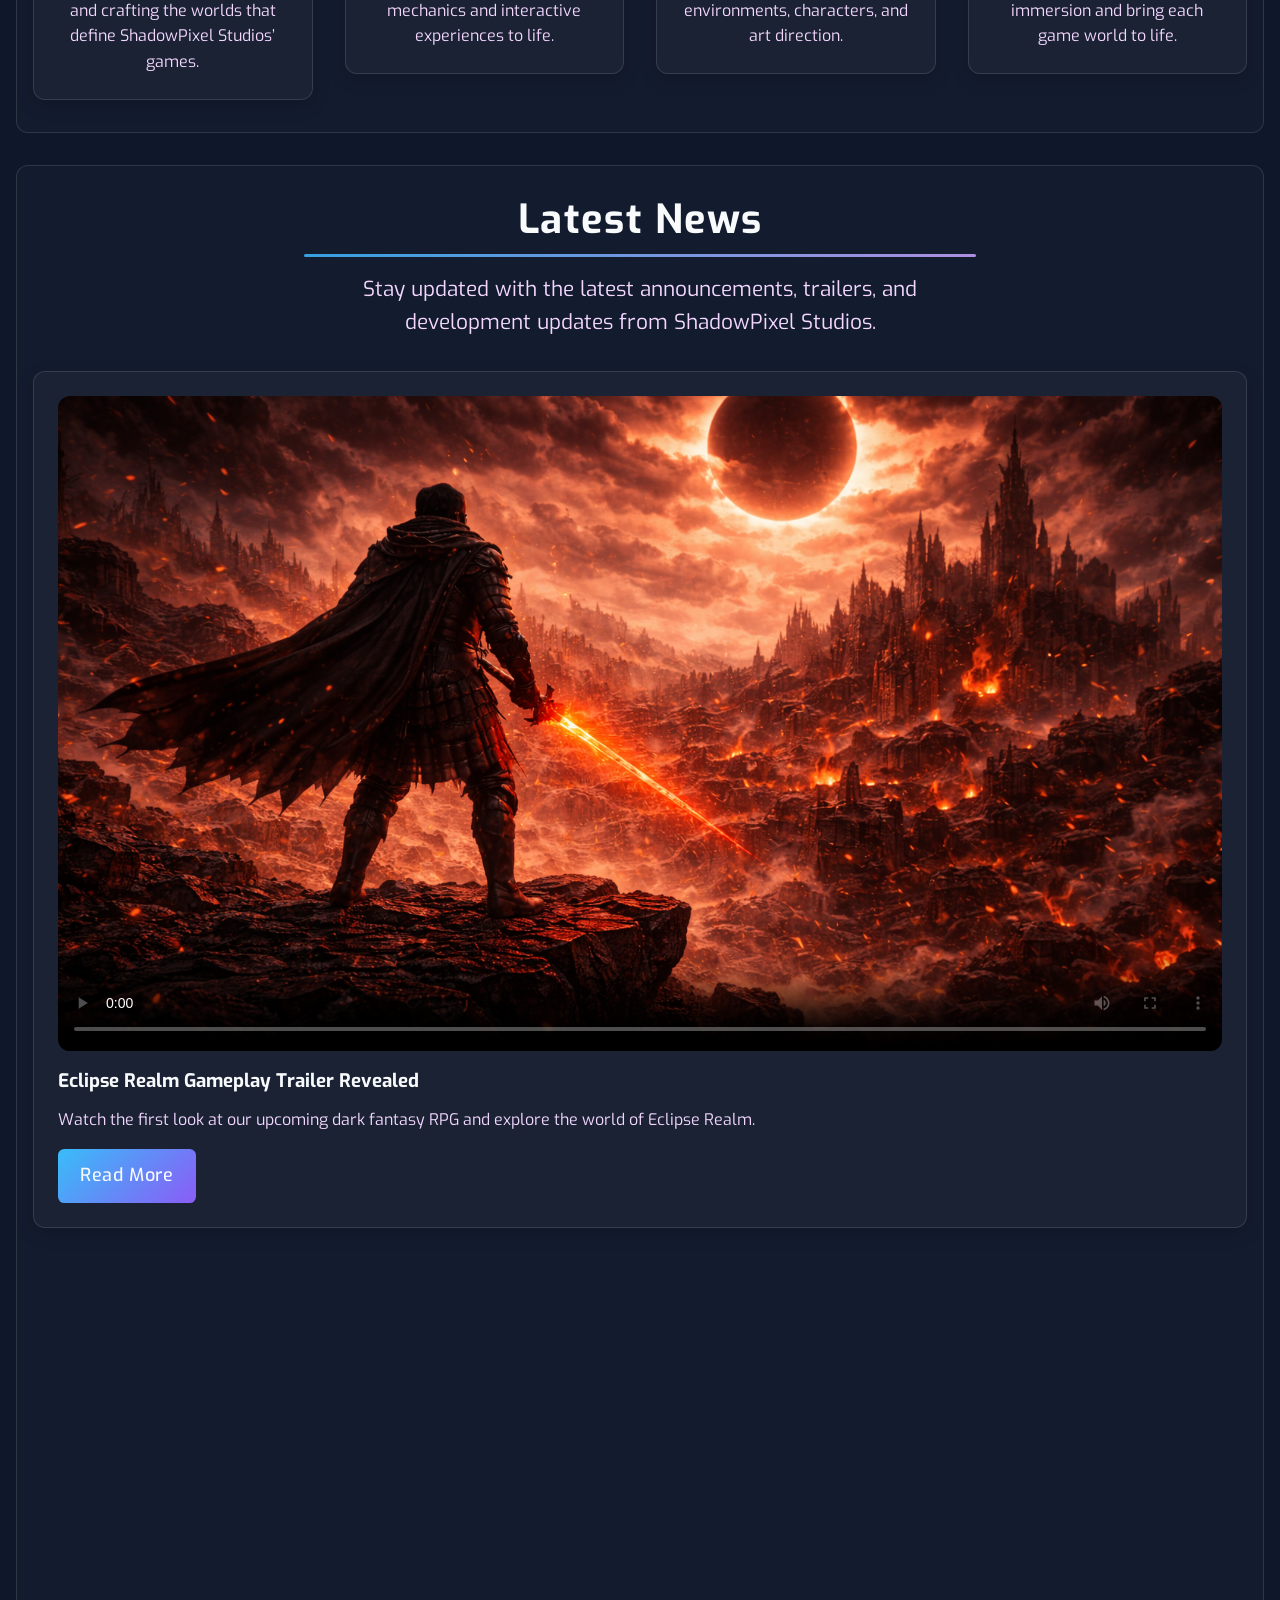
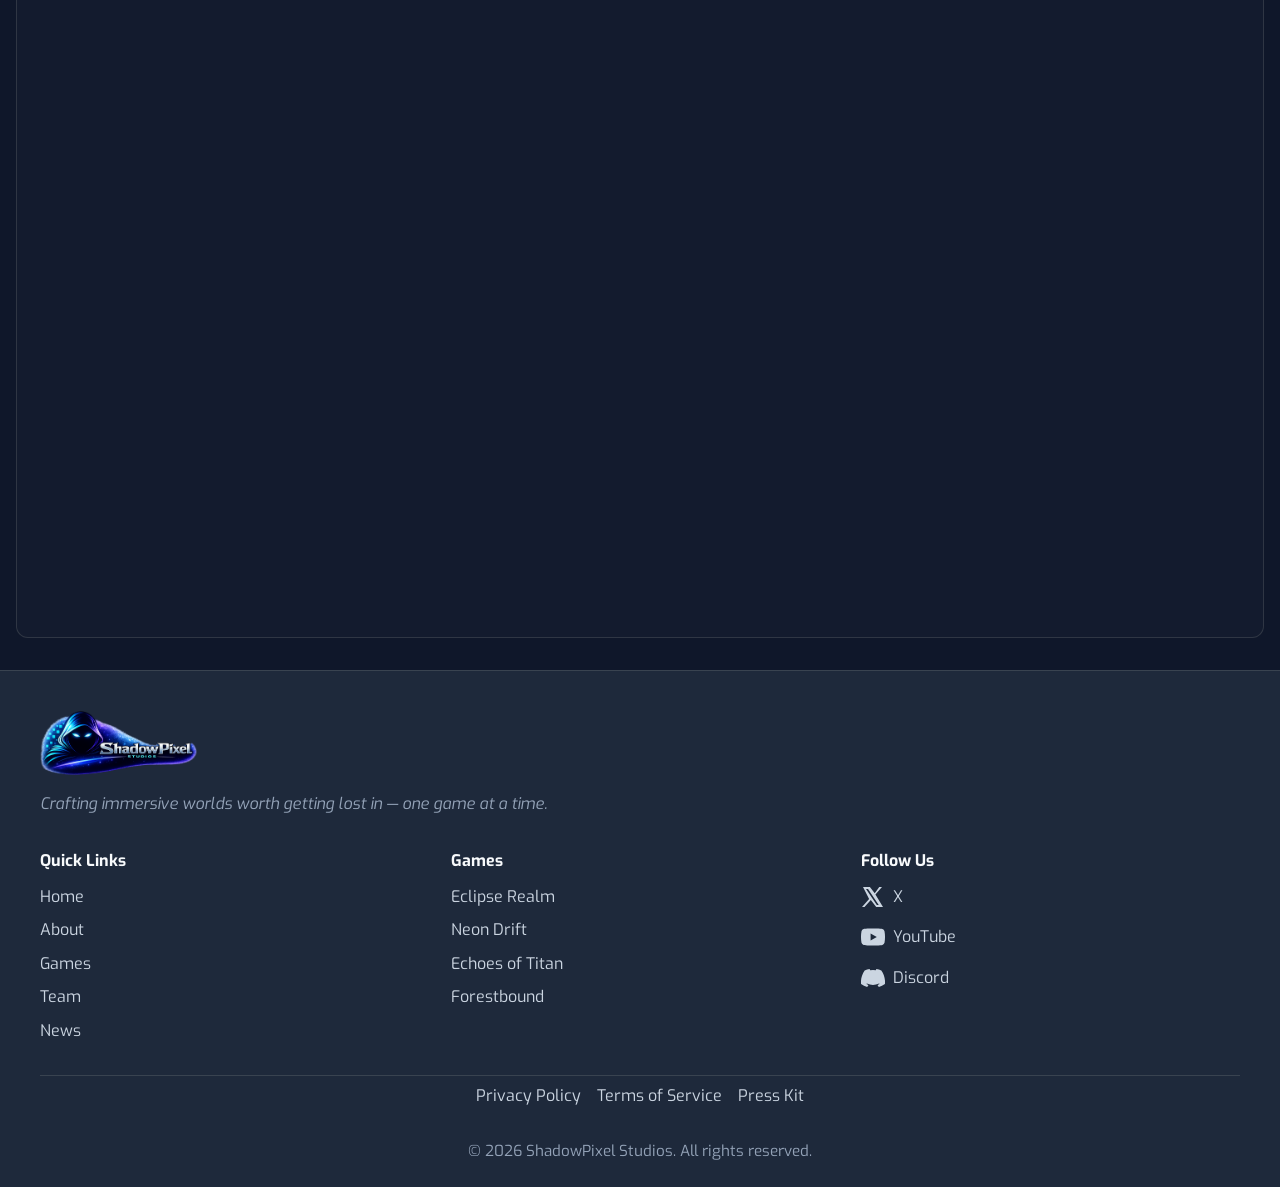
==== commit ced19b39: "feat: implement modals, update styles, and add game assets" ====
--- a/index.html
+++ b/index.html
@@ -4,7 +4,7 @@
   <head>
     <meta charset="UTF-8">
     <meta name="viewport" content="width=device-width, initial-scale=1.0">
-    <link rel="shortcut icon" href="favicon.ico" type="image/x-icon">
+    <link rel="shortcut icon" href="favicon_shadowpixel.ico" type="image/x-icon">
     <link rel="stylesheet" href="./resources/css/styles.css">
     <link href="https://fonts.googleapis.com/css2?family=Exo:wght@300;400;600;700&display=swap" rel="stylesheet">
     <title>ShadowPixel Studios</title>
@@ -20,7 +20,7 @@
         </a>
 
         <nav class="main-navigation" aria-label="Main navigation">
-            <ul>
+            <ul class="desktop-nav">
               <li><a href="#home">Home</a></li>
               <li><a href="#about">About</a></li>
               <li><a href="#games">Games</a></li>
@@ -28,6 +28,19 @@
               <li><a href="#news">News</a></li>
               <li><a href="#contact">Contact</a></li>
             </ul>
+
+            <button type="button" class="menu-button" aria-label="Open navigation menu" aria-expanded="false">
+              <span class="menu-icon">☰</span>
+              <span>Menu</span>
+            </button>
+            <ul class="mobile-nav">
+              <li><a href="#home">Home</a></li>
+              <li><a href="#about">About</a></li>
+              <li><a href="#games">Games</a></li>
+              <li><a href="#team">Team</a></li>
+              <li><a href="#news">News</a></li>
+              <li><a href="#contact">Contact</a></li>
+            </ul>
         </nav>
       </div>
     </header>
@@ -37,88 +50,93 @@
 
       <!--Hero Section-->
       <section id="home" aria-label="Hero section">
-        <div class="container">
-          <div class="hero-content">
-            <h1>ShadowPixel Studios</h1>
-            <p>Creating immersive worlds where stories and players collide</p>
-          </div>
+
+        <div class="hero-content">
+          <h1>ShadowPixel Studios</h1>
+          <p>Creating immersive worlds where stories and players collide</p>
         </div>
       </section>
 
       <!--Mission Section-->
       <section id="about" aria-label="Mission section">
-        <div class="container">
-          <div class="mission-content">
-            <h2>Our Mission</h2>
-            <p>
-              At <span class="studio-name">ShadowPixel Studios</span>, we craft 
-              immersive games that merge powerful storytelling, bold visual design, 
-              and memorable adventures. Our mission is to create living worlds players can explore, 
-              experience, and return to again and again.
-            </p>
-          </div>
+
+        <div class="mission-content">
+          <h2>Our Mission</h2>
+          <p>
+            At <span class="studio-name">ShadowPixel Studios</span>, we craft 
+            immersive games that merge powerful storytelling, bold visual design, 
+            and memorable adventures. Our mission is to create living worlds players can explore, 
+            experience, and return to again and again.
+          </p>
         </div>
       </section>
 
       <!--Games Section-->
       <section id="games" aria-label="Games section">
-        <div class="container">
-
-          <div class="section-header">
-            <h2>Explore Our Worlds</h2>
-            <p class="subtitle">Step into the games we’ve created and discover stories waiting to be played.</p>
-          </div>
-          
-          <div class="games-section">
-            <article class="game-card">
-              <div class="image-container">
-                <img src="./resources/games/eclipse-realm.jpg" alt="Eclipse Realm game cover">
+        
+        <div class="section-header">
+          <h2>Explore Our Worlds</h2>
+          <p class="subtitle">Step into the games we’ve created and discover stories waiting to be played.</p>
+        </div>
+          
+        <div class="games-section">
+          <div class="reveal">
+            <article class="game-card" id="eclipse-realm">
+              <div class="image-container">
+                <img src="./resources/games/Games-covers/eclipse-realm.jpg" alt="Eclipse Realm game cover">
               </div>
               <h3>Eclipse Realm</h3>
               <p class="description">A dark fantasy RPG set in a collapsing kingdom where ancient forces awaken and destiny hangs by a thread.</p>
-              <a href="#" class="button btn-secondary">View Game</a>
-            </article>
-            
-            <article class="game-card">
-              <div class="image-container">
-                <img src="./resources/games/neon-drift.jpg" alt="Neon Drift game cover">
+              <a href="#" class="button btn-secondary" id="open-eclipse-modal">View Game</a>
+            </article>
+          </div>
+          
+          <div class="reveal">
+            <article class="game-card" id="neon-drift">
+              <div class="image-container">
+                <img src="./resources/games/Games-covers/neon-drift.jpg" alt="Neon Drift game cover">
               </div>
               <h3>Neon Drift</h3>
               <p class="description">A high-speed racing game set in a neon-lit cyberpunk city where precision, speed, and daring drifts rule the streets.</p>
-              <a href="#" class="button btn-secondary">View Game</a>
-            </article>
-            
-            <article class="game-card">
-              <div class="image-container">
-                <img src="./resources/games/echoes-of-titan.jpg" alt="Echoes of Titan game cover">
+              <a href="#" class="button btn-secondary" id="open-neon-modal">View Game</a>
+            </article>
+          </div>
+          
+          <div class="reveal">
+            <article class="game-card" id="echoes-of-titan">
+              <div class="image-container">
+                <img src="./resources/games/Games-covers/echoes-of-titan.jpg" alt="Echoes of Titan game cover">
               </div>
               <h3>Echoes of Titan</h3>
               <p class="description">A sci-fi exploration game set on a mysterious abandoned planet where ancient secrets and forgotten technology await discovery.</p>
-              <a href="#" class="button btn-secondary">View Game</a>
-            </article>
-            
-            <article class="game-card">
-              <div class="image-container">
-                <img src="./resources/games/forestbound.jpg" alt="Forestbound game cover">
+              <a href="#" class="button btn-secondary" id="open-echoes-modal">View Game</a>
+            </article>
+          </div>
+          
+          <div class="reveal">
+            <article class="game-card" id="forestbound">
+              <div class="image-container">
+                <img src="./resources/games/Games-covers/forestbound.jpg" alt="Forestbound game cover">
               </div>
               <h3>Forestbound</h3>
               <p class="description">A cozy puzzle adventure set in an enchanted forest filled with hidden paths, magical creatures, and gentle mysteries.</p>
-              <a href="#" class="button btn-secondary">View Game</a>
-            </article>
-          </div>
+              <a href="#" class="button btn-secondary" id="open-forestbound-modal">View Game</a>
+            </article>
+          </div>
+
         </div>
       </section>
 
       <!--Team Section-->
       <section id="team" aria-label="Team section">
-        <div class="container">
-
-          <div class="section-header">
-            <h2>Meet the Team</h2>
-            <p class="subtitle">The creators, artists, and developers building the worlds of ShadowPixel Studios.</p>
-          </div>
-          
-          <div class="team-section">
+        
+        <div class="section-header">
+          <h2>Meet the Team</h2>
+          <p class="subtitle">The creators, artists, and developers building the worlds of ShadowPixel Studios.</p>
+        </div>
+          
+        <div class="team-section">
+          <div class="reveal">
             <article class="team-card">
               <div class="image-container">
                 <img src="./resources/team/Lina-Moreau.jpg" alt="Lina Moreau, Creative Director">
@@ -127,7 +145,9 @@
               <p class="role">Creative Director</p>
               <p class="description">Leads the studio’s creative vision, shaping story concepts and crafting the worlds that define ShadowPixel Studios’ games.</p>
             </article>
-            
+          </div>
+          
+          <div class="reveal">
             <article class="team-card">
               <div class="image-container">
                 <img src="./resources/team/Ethan-Park.jpg" alt="Ethan Park, Lead Game Developer">
@@ -136,7 +156,9 @@
               <p class="role">Lead Game Developer</p>
               <p class="description">Designs and builds gameplay systems, bringing core mechanics and interactive experiences to life.</p>
             </article>
-            
+          </div>
+          
+          <div class="reveal">
             <article class="team-card">
               <div class="image-container">
                 <img src="./resources/team/Sofia-Khan.jpg" alt="Sofia Khan, Art Director">
@@ -145,7 +167,9 @@
               <p class="role">Art Director</p>
               <p class="description">Shapes the visual identity of the studio through environments, characters, and art direction.</p>
             </article>
-            
+          </div>
+          
+          <div class="reveal">
             <article class="team-card">
               <div class="image-container">
                 <img src="./resources/team/Noah-Bennett.jpg" alt="Noah Bennett, Sound Designer">
@@ -155,51 +179,56 @@
               <p class="description">Composes music and designs soundscapes that enhance immersion and bring each game world to life.</p>
             </article>
           </div>
+
         </div>
       </section>
 
       <!--News/Updates Section-->
       <section id="news" aria-label="News section">
-        <div class="container">
-
-          <div class="section-header">
-            <h2>Latest News</h2>
-            <p class="subtitle">Stay updated with the latest announcements, trailers, and development updates from ShadowPixel Studios.</p>
-          </div>
-          
-          <div class="news-card">
-            <div class="video-container">
-              <video controls poster="./resources/videos/trailer_scenes/scene2.jpg">
-                <source src="./resources/videos/video-trailer/eclipse-realm-trailer.mp4" type="video/mp4">
-                Your browser does not support the video tag.
-              </video>
-            </div>
-            <h3>Eclipse Realm Gameplay Trailer Revealed</h3>
-            <p class="description">Watch the first look at our upcoming dark fantasy RPG and explore the world of Eclipse Realm.</p>
-            <a href="#" class="button btn-secondary">Read More</a>
-          </div>
-
-          <div class="news-section">
+        
+        <div class="section-header">
+          <h2>Latest News</h2>
+          <p class="subtitle">Stay updated with the latest announcements, trailers, and development updates from ShadowPixel Studios.</p>
+        </div>
+          
+        <div class="news-card">
+          <div class="video-container">
+            <video controls poster="./resources/videos/trailer_scenes/scene2.jpg">
+              <source src="./resources/videos/video-trailer/eclipse-realm-trailer.mp4" type="video/mp4">
+              Your browser does not support the video tag.
+            </video>
+          </div>
+          <h3>Eclipse Realm Gameplay Trailer Revealed</h3>
+          <p class="description">Watch the first look at our upcoming dark fantasy RPG and explore the world of Eclipse Realm.</p>
+          <a href="#" class="button btn-secondary" id="open-eclipse-realm-modal">Read More</a>
+        </div>
+
+        <div class="news-section">
+
+          <div class="reveal">
             <article class="news-card">
               <div class="image-container">
-                <img src="./resources/games/update-neon-drift.jpg" alt="Neon Drift new poster">
+                <img src="./resources/games/Games-covers/update-neon-drift.jpg" alt="Neon Drift new poster">
               </div>
               <h3>Neon Drift Gameplay Update 1.2 Coming Soon</h3>
               <p class="description">New tracks, improved drifting mechanics, and visual upgrades are coming in the latest update.</p>
-              <a href="#" class="button btn-secondary">Read More</a>
-            </article>
-            
+              <a href="#" class="button btn-secondary" id="open-neon-drift-modal">Read More</a>
+            </article>
+          </div>
+          
+          <div class="reveal">
             <article class="news-card">
               <div class="image-container">
-                <img src="./resources/games/Aetherfall.jpg" alt="Aetherfall promotional artwork">
+                <img src="./resources/games/Games-covers/Aetherfall.jpg" alt="Aetherfall promotional artwork">
               </div>
               <h3>Aetherfall</h3>
               <p><strong>Genre:</strong> / Exploration / Story-Driven</p>
               <p class="description">A story-driven adventure set in a mysterious world of floating islands where ancient ruins, 
-                lost civilizations, and hidden powers await discovery.</p>
-                <a href="#" class="button btn-secondary">Read More</a>
-            </article>
-          </div>
+              lost civilizations, and hidden powers await discovery.</p>
+              <a href="#" class="button btn-secondary" id="open-aetherfall-modal">Read More</a>
+            </article>
+          </div>
+
         </div>
       </section>
     </main>
@@ -233,10 +262,10 @@
             <h4>Games</h4>
             <nav class="footer-navigation" aria-label="Games links">
               <ul>
-                <li><a href="#games">Eclipse Realm</a></li>
-                <li><a href="#games">Neon Drift</a></li>
-                <li><a href="#games">Echoes of Titan</a></li>
-                <li><a href="#games">Forestbound</a></li>
+                <li><a href="#eclipse-realm">Eclipse Realm</a></li>
+                <li><a href="#neon-drift">Neon Drift</a></li>
+                <li><a href="#echoes-of-titan">Echoes of Titan</a></li>
+                <li><a href="#forestbound">Forestbound</a></li>
               </ul>
             </nav>
           </div>
@@ -286,6 +315,389 @@
 
       </div>
     </footer>
-    
+
+    <!-- ✅ MODALS Section:Games -->
+     <!--Eclipse Realm-->
+     <div class="modal-overlay" id="modal-eclipse-realm" role="dialog" aria-modal="true" aria-labelledby="modal-eclipse-title" tabindex="-1" hidden>
+      <div class="modal">
+        <button class="close-modal" aria-label="Close Eclipse Realm modal">&times;</button>
+
+        <div class="modal-content">
+          <h2 id="modal-eclipse-title">Eclipse Realm</h2>
+          <p class="modal-tagline">A dark fantasy RPG forged in shadow and fire.</p>
+
+          <div class="modal-overview">
+            <img src="./resources/games/Games-screenshots/Gothic-battles-eclipse-realm.jpg" alt="Gothic battles beneath a fiery eclipse in Eclipse Realm">
+          </div>
+
+          <div class="game-meta">
+            <p><strong>Genre:</strong> Action RPG / Dark Fantasy</p>
+            <p><strong>Platform:</strong> PC (Steam), PlayStation, Xbox</p>
+            <p><strong>Status:</strong> In Development</p>
+          </div>
+
+          <section class="modal-story">
+            <h3>Story</h3>
+            <p>In the final days of a dying kingdom, where the skies burn and the earth fractures beneath forgotten sins, 
+            a lone warrior emerges from the shadows—bound not by destiny, but by a haunting past.</p>
+            <p>Once a realm of light and prosperity, the capital now stands cursed, its towering spires swallowed by darkness and flame. Ancient forces, 
+            long sealed beneath the foundations of the world, have begun to stir once more, whispering through the ruins and corrupting everything they touch.</p>
+            <p>Drawn by visions that blur the line between memory and prophecy, you journey toward the heart of the fallen kingdom. Along the way, you will traverse shattered landscapes, 
+            abandoned strongholds, and lands where time itself seems broken.</p>
+            <p>But you are not alone.</p>
+            <p>Twisted creatures roam the ruins—once human, now consumed by the same power that threatens to engulf the world. 
+            Powerful entities guard the secrets of the past, each encounter pushing you closer to the truth… or deeper into madness.</p>
+            <p>Every choice you make carries weight.</p>
+            <p>Will you resist the darkness, or embrace it?</p>
+            <p>Will you restore what was lost, or let the world collapse into silence?</p>
+            <p>As the eclipse draws near, the fate of the realm will rest in your hands—and the line between hero and harbinger will begin to fade.</p>
+          </section>
+
+          <section class="modal-gameplay">
+            <h3>Gameplay / Core Mechanics</h3>
+            <ul class="gameplay-features">
+              <li>Real-time combat combining melee, magic, and tactical abilities</li>
+              <li>Character progression with skill trees and equipment upgrades</li>
+              <li>Exploration of interconnected regions with hidden paths and secrets</li>
+              <li>Choice-driven interactions that influence the world and narrative</li>
+            </ul>
+          </section>
+
+          <section class="modal-experience">
+            <h3>Player Experience</h3>
+            <p>You are a lone warrior navigating a kingdom on the brink of collapse. Every encounter tests your skill, every decision shapes your path, 
+              and every victory feels earned in a world that offers no mercy.</p>
+          </section>
+
+          <section class="modal-features">
+            <h3>Key Features</h3>
+            <ul class="key-features">
+              <li>Dark, immersive fantasy world</li>
+              <li>Deep combat system with multiple playstyles</li>
+              <li>Rich lore and environmental storytelling</li>
+              <li>Dynamic progression and meaningful choices</li>
+            </ul>
+          </section>
+        </div>
+      </div>
+     </div>
+
+    <!--Neon Drift-->
+    <div class="modal-overlay" id="modal-neon-drift" role="dialog" aria-modal="true" aria-labelledby="modal-neon-drift-title" tabindex="-1" hidden>
+      <div class="modal">
+        <button class="close-modal" aria-label="Close modal">&times;</button>
+
+        <div class="modal-content">
+          <h2 id="modal-neon-drift-title">Neon Drift</h2>
+          <p class="modal-tagline">Control the drift. Own the night.</p>
+          
+          <div class="modal-overview">
+            <img src="./resources/games/Games-screenshots/Neon-drift-racing.jpg" alt="Neon Drift: Futuristic racing chaos in a neon-lit cityscape">
+          </div>
+          
+          <div class="game-meta">
+            <p><strong>Genre:</strong> Arcade Racing / Cyberpunk</p>
+            <p><strong>Platform:</strong> PC (Steam), PlayStation, Xbox</p>
+            <p><strong>Status:</strong> Released — Version 1.1</p>
+          </div>
+          
+          <section class="modal-story">
+            <h3>Story</h3>
+            <p>In a city where the night never fades and neon lights never sleep, speed is more than entertainment — it’s power.</p> 
+            <p>Megacorporations rule the skyline, controlling every system… except the underground racing network known as <strong>Neon Drift</strong>.</p> 
+            <p>You are a rogue driver, rising through illegal street circuits where reputation is earned in milliseconds and lost in a single mistake. 
+            Every race is a message, every drift a signature — a challenge to those who believe the city can be controlled.</p>
+            <p>But the deeper you climb, the more the system begins to notice.</p>
+            <p>Drones start watching. Tracks become more dangerous. Rivals disappear.</p>
+            <p>What began as a race for dominance becomes something bigger — a fight to stay free in a city that was never meant to be escaped.</p>
+          </section>
+
+          <section class="modal-gameplay">
+            <h3>Gameplay / Core Mechanics</h3>
+            <ul class="gameplay-features">
+              <li>Fluid drifting system with responsive controls</li>
+              <li>Increasing speed intensity the longer you survive</li>
+              <li>Dynamic obstacles and traffic patterns</li>
+              <li>Score multiplier system based on drift chains and near misses</li>
+            </ul>
+          </section>
+
+          <section class="modal-experience">
+            <h3>Player Experience</h3>
+            <p>You are not just racing — you are flowing through the city. Every drift, every narrow escape, and every boost builds your momentum and pushes you closer to mastering the streets.</p>
+          </section>
+
+          <section class="modal-features">
+            <h3>Key Features</h3>
+            <ul class="key-features">
+              <li>Endless arcade racing mode</li>
+              <li>Synthwave-inspired visuals and atmosphere</li>
+              <li>Progressive difficulty scaling</li>
+              <li>Competitive high-score system</li>
+            </ul>
+          </section>
+        </div>
+      </div>
+    </div>
+
+    <!--Echoes of Titan-->
+    <div class="modal-overlay" id="modal-echoes-of-titan" role="dialog" aria-modal="true" aria-labelledby="modal-echoes-of-titan-title" tabindex="-1" hidden>
+      <div class="modal">
+        <button class="close-modal" aria-label="Close modal">&times;</button>
+
+        <div class="modal-content">
+          <h2 id="modal-echoes-of-titan-title">Echoes of Titan</h2>
+          <p class="modal-tagline">Discover what was never meant to be found.</p>
+          
+          <div class="modal-overview">
+            <img src="./resources/games/Games-screenshots/Echoes-of-titan-battle.jpg" alt="Futuristic battle on an alien world in Echoes of Titan">
+          </div>
+          
+          <div class="game-meta">
+            <p><strong>Genre:</strong> Sci-Fi Exploration / Adventure / Puzzle</p>
+            <p><strong>Platform:</strong> PC (Steam), PlayStation, Xbox</p>
+            <p><strong>Status:</strong> Released</p>
+          </div>
+
+          <section class="modal-story">
+            <h3>Story</h3>
+            <p>On a distant, abandoned planet, a forgotten past lies buried beneath silence.</p> 
+            <p>You are part of a deep-space expedition sent to investigate unusual signals detected across the planet’s surface. 
+              What was expected to be a routine survey quickly turns into something far more complex.</p> 
+            <p>Scattered across the landscape are remnants of an ancient civilization — structures that defy logic, 
+              machines that still function without explanation, and fragments of knowledge left behind.</p>
+            <p>As you explore deeper, you begin to uncover patterns, systems, and technologies that suggest this world was not simply abandoned… but deliberately left behind.</p>
+            <p>Every discovery brings you closer to understanding what happened here — and why it may have been meant to stay hidden.</p>
+          </section>
+
+          <section class="modal-gameplay">
+            <h3>Gameplay / Core Mechanics</h3>
+            <ul class="gameplay-features">
+              <li>Exploration-driven gameplay with environmental storytelling</li>
+              <li>Puzzle-solving using ancient alien technology</li>
+              <li>Signal tracking and decoding mechanics</li>
+              <li>Atmospheric navigation with limited resources</li>
+            </ul>
+          </section>
+
+          <section class="modal-experience">
+            <h3>Player Experience</h3>
+            <p>You are a lone explorer, sent to investigate anomalies detected beneath Titan’s surface. Isolation is constant, and every discovery deepens the mystery. 
+              The world doesn’t guide you — it challenges you to understand it.</p>
+          </section>
+
+          <section class="modal-features">
+            <h3>Key Features</h3>
+            <ul class="key-features">
+              <li>Immersive sci-fi narrative experience</li>
+              <li>Open-ended exploration on an alien moon</li>
+              <li>Dynamic sound design and ambient storytelling</li>
+              <li>Mystery-driven progression system</li>
+            </ul>
+          </section>
+        </div>
+      </div>
+    </div>
+
+    <!--Forestbound-->
+    <div class="modal-overlay" id="modal-forestbound" role="dialog" aria-modal="true" aria-labelledby="modal-forestbound-title" tabindex="-1" hidden>
+      <div class="modal">
+        <button class="close-modal" aria-label="Close modal">&times;</button>
+
+        <div class="modal-content">
+          <h2 id="modal-forestbound-title">Forestbound</h2>
+          <p class="modal-tagline">Follow the path. Discover the magic.</p>
+          
+          <div class="modal-overview">
+            <img src="./resources/games/Games-screenshots/Forestbound-exploration.jpg" alt="Exploring enchanted forests and ancient puzzles in Forestbound">
+          </div>
+          
+          <div class="game-meta">
+            <p><strong>Genre:</strong> Cozy Puzzle / Adventure</p>
+            <p><strong>Platform:</strong> PC (Steam), PlayStation, Xbox</p>
+            <p><strong>Status:</strong> Released</p>
+          </div>
+
+          <section class="modal-story">
+            <h3>Story</h3>
+            <p>Drawn by whispers of a forgotten path, you enter a forest unlike any other.</p> 
+            <p>Here, the trees seem to watch, the light dances between branches, and small creatures move just beyond sight. 
+            Scattered throughout the woods are traces of those who came before — travelers who followed the same quiet call.</p> 
+            <p>As you wander deeper, the forest begins to reveal itself through hidden paths, subtle signs, 
+              and moments of quiet magic. Nothing is forced, nothing is explained — only discovered.</p>
+            <p>And perhaps, by the time you reach the heart of the forest, you will understand why it called you here.</p>
+          </section>
+
+          <section class="modal-gameplay">
+            <h3>Gameplay / Core Mechanics</h3>
+            <ul class="gameplay-features">
+              <li>Light puzzle-solving integrated into exploration</li>
+              <li>Interaction with magical creatures and forest spirits</li>
+              <li>Unlocking hidden paths and secret areas</li>
+              <li>Relaxed, non-combat progression</li>
+            </ul>
+          </section>
+
+          <section class="modal-experience">
+            <h3>Player Experience</h3>
+            <p>You are a quiet traveler drawn into a mystical forest where every corner holds a small wonder.
+             There is no rush — only the joy of discovery, connection, and unraveling the forest’s gentle secrets.</p>
+          </section>
+
+          <section class="modal-features">
+            <h3>Key Features</h3>
+            <ul class="key-features">
+              <li>Cozy and relaxing gameplay experience</li>
+              <li>Handcrafted magical environments</li>
+              <li>Exploration-driven progression</li>
+              <li>Calm, immersive atmosphere</li>
+            </ul>
+          </section>
+        </div> 
+      </div>
+    </div>
+
+    <!-- ✅ MODALS Section:News -->
+      <!--Eclipse Realm Trailer-->
+      <div class="modal-overlay" id="modal-eclipse-trailer" role="dialog" aria-modal="true" aria-labelledby="modal-eclipse-trailer-title" aria-describedby="modal-eclipse-trailer-description" tabindex="-1" hidden>
+        <div class="modal">
+          <button class="close-modal" aria-label="Close modal">&times;</button>
+  
+          <div class="modal-content">
+            <h2 id="modal-eclipse-trailer-title">Eclipse Realm Gameplay Reveal</h2>
+            <p class="modal-tagline" id="modal-eclipse-trailer-description">The world is collapsing. An ancient force awakens.</p>
+
+            <section class="modal-description">
+              <p>Eclipse Realm is a dark fantasy RPG set in a fractured kingdom where the balance between light and shadow has been broken.</p> 
+              <p>In this first gameplay reveal, players step into a world shaped by decay and mystery
+               — where ruined cities, corrupted lands, and forgotten powers define the journey ahead.</p> 
+              <p>Every encounter brings you closer to uncovering the truth behind the eclipse.</p>
+            </section>
+
+            <figure class="modal-overview">
+              <img src="./resources/videos/trailer_scenes/full-scene.jpg" alt="Eclipse Realm gameplay scenes showing ruined environments">
+              <figcaption>Scenes captured from the official gameplay reveal.</figcaption>
+            </figure>
+
+            <section class="modal-experience">
+              <h3>A World in Ruin</h3>
+              <p>
+                From burning horizons to abandoned strongholds, Eclipse Realm immerses players in a world where every location tells a story. 
+                The environment is not just a backdrop — it is a living force shaped by conflict, loss, and the rise of something unknown.
+              </p>
+            </section>
+
+            <section class="modal-features">
+              <h3>Key Features</h3>
+              <ul class="key-features">
+                <li>Cinematic, high-impact melee combat</li>
+                <li>A haunting and immersive dark fantasy world</li>
+                <li>Exploration of ancient ruins and fallen kingdoms</li>
+                <li>Story-driven progression with deep lore</li>
+              </ul>
+            </section>
+
+            <div class="modal-actions">
+              <a href="#eclipse-realm" class="button btn-primary modal-jump-link">Explore the Game</a>
+            </div>
+          </div>
+        </div>
+      </div>
+
+      <!--Neon Drift New Update-->
+      <div class="modal-overlay" id="modal-neon-drift-update" role="dialog" aria-modal="true" aria-labelledby="modal-neon-drift-update-title" aria-describedby="modal-neon-drift-update-description" tabindex="-1" hidden>
+        <div class="modal">
+          <button class="close-modal" aria-label="Close modal">&times;</button>
+  
+          <div class="modal-content">
+            <h2 id="modal-neon-drift-update-title">Neon Drift Update 1.2</h2>
+            <p class="modal-tagline" id="modal-neon-drift-update-description">A new wave of speed hits the streets.</p>
+
+            <section class="modal-description">
+              <p>Update 1.2 brings new content and gameplay improvements designed to enhance speed, control, and visual intensity across every race.</p> 
+            </section>
+
+            <figure class="modal-overview">
+              <img src="./resources/games/Games-screenshots/Neon-Drift-update1-2.jpg" alt="Neon Drift car drifting on a neon-lit track during Update 1.2">
+              <figcaption>Preview of the latest Neon Drift update features.</figcaption>
+            </figure>
+
+            <section class="modal-experience">
+              <h3>Update Highlights</h3>
+
+              <div class="update-group">
+                <h4>Tracks</h4>
+                <ul class="update-features">
+                  <li>Added new circuit with dynamic lighting zones</li>
+                  <li>Improved track flow for smoother racing experience</li>
+                </ul>
+              </div>
+              
+              <div class="update-group">
+                <h4>Gameplay</h4>
+                <ul class="update-features">
+                  <li>Refined drift handling for better control at high speed</li>
+                  <li>Adjusted collision response for improved realism</li>
+                </ul>
+              </div>
+              
+              <div class="update-group">
+                <h4>Visuals</h4>
+                <ul class="update-features">
+                  <li>Upgraded lighting system across all tracks</li>
+                  <li>Enhanced reflections and neon effects</li>
+                </ul>
+              </div>
+            </section>
+
+            <div class="modal-actions">
+              <a href="#neon-drift" class="button btn-primary modal-jump-link">Play Now</a>
+            </div>
+          </div>
+        </div>
+      </div>
+
+      <!--Aetherfall Announcement-->
+      <div class="modal-overlay" id="modal-aetherfall" role="dialog" aria-modal="true" aria-labelledby="modal-aetherfall-title" aria-describedby="modal-aetherfall-description" tabindex="-1" hidden>
+        <div class="modal">
+          <button class="close-modal" aria-label="Close modal">&times;</button>
+  
+          <div class="modal-content">
+            <h2 id="modal-aetherfall-title">Aetherfall Announced</h2>
+            <p class="modal-tagline" id="modal-aetherfall-description">A shattered world floats above the clouds, waiting to be explored.</p>
+
+            <section class="modal-description">
+              <p>Aetherfall is a story-driven fantasy adventure set across a breathtaking realm of floating islands, ancient ruins, and forgotten civilizations.</p>
+              <p>Players will journey through a world shaped by mystery and loss, where hidden powers, lost knowledge, and the remnants of a fallen age lie scattered across the skies.</p>
+            </section>
+
+            <figure class="modal-overview">
+              <img src="./resources/games/Games-screenshots/Aetherfall-screenshots.jpg" alt="Promotional artwork for Aetherfall showing floating islands and ancient ruins">
+              <figcaption>First glimpse of the floating world of Aetherfall.</figcaption>
+            </figure>
+
+            <section class="modal-experience">
+              <h3>A World Above the Abyss</h3>
+              <p>From drifting islands and ruined arches to distant citadels suspended in the sky, Aetherfall invites players into a world shaped by exploration and discovery.</p>
+              <p>Every path leads toward forgotten history, hidden secrets, and the promise of uncovering what caused the world to break apart.</p>
+            </section>
+
+            <section class="modal-features">
+              <h3>Key Features</h3>
+              <ul class="key-features">
+                <li>Exploration across vast floating islands</li>
+                <li>Story-driven adventure with rich worldbuilding</li>
+                <li>Ancient ruins, relics, and hidden secrets</li>
+                <li>A mysterious fantasy world shaped by lost civilizations</li>
+              </ul>
+            </section>
+
+            <div class="modal-actions">
+              <a href="#aetherfall" class="button btn-primary modal-jump-link">Discover Aetherfall</a>
+            </div>
+          </div>
+        </div>
+      </div>
+  <script defer src="main.js"></script>  
   </body>
 </html>
--- a/resources/css/styles.css
+++ b/resources/css/styles.css
@@ -2,8 +2,8 @@
    Global Styles
 ========================= */
 
-:root{
-    --bg-header: rgba(10, 16, 35, 0.42);
+:root {
+    --bg-header: rgba(40, 60, 100, 0.35);
     --bg-primary: #0f172a;
     --bg-secondary: #1e293b;
     --accent-blue: #38bdf8;
@@ -22,7 +22,7 @@
     --shadow-soft: 0 8px 24px rgba(0, 0, 0, 0.25);
     --shadow-card: 0 6px 18px rgba(0, 0, 0, 0.15);
     --shadow-card-hover: 0 10px 24px rgba(0, 0, 0, 0.22);
-    --shadow-header: 0 4px 18px rgba(0, 0, 0, 0.18);
+    --shadow-header: 0 10px 25px rgba(0, 0, 0, 0.35);
 }
 
 *, *::before, *::after {
@@ -77,9 +77,7 @@
     background-color: var(--bg-secondary);
 }
 
-a:focus-visible,
-button:focus-visible,
-.button:focus-visible {
+a:focus-visible, button:focus-visible, .button:focus-visible {
     outline: 2px solid var(--accent-blue);
     outline-offset: 3px;
 }
@@ -138,17 +136,31 @@
     line-height: 1.6;
 }
 
+.reveal {
+    opacity: 0;
+    transform: translateY(40px);
+    transition: opacity 0.6s ease, transform 0.6s ease;
+}
+
+.reveal.active {
+    opacity: 1;
+    transform: translateY(0);
+}
+
 /* =========================
    Header
 ========================= */
 
 header {
-    position: relative;
+    position: sticky;
+    top: 0;
+    z-index: 1000;
     border-bottom: solid 1px var(--border-color);
     background: var(--bg-header);
+    -webkit-backdrop-filter: blur(6px);
     backdrop-filter: blur(6px);
-    -webkit-backdrop-filter: blur(6px);
-    box-shadow: var(--shadow-header);
+    box-shadow: none;
+    transition: all 0.3s ease;
 }
 
 header::after {
@@ -159,6 +171,14 @@
     box-shadow: inset 0 1px 0 rgba(255, 255, 255, 0.08);
 }
 
+header.scrolled {
+    background: rgba(10, 16, 35, 0.95);
+    -webkit-backdrop-filter: blur(10px);
+    backdrop-filter: blur(10px);
+    box-shadow: var(--shadow-header);
+    border-bottom: 1px solid rgba(255,255,255,0.15);
+}
+
 header .content {
     display: flex;
     align-items: center;
@@ -183,7 +203,7 @@
     flex: 1 1 420px;
 }
 
-header nav ul {
+.desktop-nav {
     display: flex;
     flex-wrap: wrap;
     justify-content: flex-end;
@@ -193,8 +213,7 @@
     padding: 0;
 }
 
-
-header nav a {
+.desktop-nav a, .mobile-nav a {
     display: inline-block;
     padding: 0.4rem 0.75rem;
     font-size: 1.375rem;
@@ -208,11 +227,28 @@
     box-shadow 0.3s ease;
 }
 
-header nav a:hover {
+.desktop-nav a:hover, .mobile-nav a:hover {
     color: var(--accent-purple);
     background: var(--border-color);    
     transform: translateY(-1px);
     box-shadow: 0 0 10px rgba(180, 140, 255, 0.28);
+}
+
+.desktop-nav a.active, .mobile-nav a.active {
+    color: var(--accent-purple);
+    background: var(--border-color);
+    box-shadow: 0 0 10px rgba(180, 140, 255, 0.28);
+}
+
+/* Hide mobile nav bar */
+.menu-button {
+    display: none;
+}
+.mobile-nav {
+    display: none;
+    list-style: none;
+    margin: 0;
+    padding: 0;
 }
 
 /* =========================
@@ -235,15 +271,15 @@
     flex-direction: column;
     align-items: center;
     text-align: center;
-    max-width: 40rem;
-    padding: 2rem 2.5rem;
+    max-width: 48rem;
+    padding: 2rem 3rem;
     margin: 1rem;
     animation: fadeUp 1s ease-out;
     transition: transform 0.3s ease, box-shadow 0.3s ease;
 
     background: var(--surface-glass-strong);
+    -webkit-backdrop-filter: blur(1px);
     backdrop-filter: blur(1px);
-    -webkit-backdrop-filter: blur(1px);
     border: 1px solid var(--border-soft);
     border-radius: 1rem;
     box-shadow: var(--shadow-soft);
@@ -255,7 +291,7 @@
 }
 
 .hero-content h1 {
-    font-size: clamp(2rem, 4vw, 3rem);
+    font-size: clamp(2.4rem, 4vw, 3.7rem);
     line-height: 1.1;
     letter-spacing: 0.04em;
     color: var(--text-primary);
@@ -614,9 +650,234 @@
 }
 
 /* =========================
+   Modals 
+========================= */
+
+.modal-overlay {
+    position: fixed;
+    inset: 0;
+    z-index: 1000;
+    display: flex;
+    justify-content: center;
+    align-items: center;
+    padding: 1rem;
+    background: rgba(0, 0, 0, 0.75);
+    opacity: 0;
+    pointer-events: none;
+    transition: opacity 0.3s ease;
+}
+
+.modal-overlay.active {
+    opacity: 1;
+    pointer-events: auto;
+}
+
+.modal {
+    position: relative;
+    width: min(90%, 50rem);
+    max-height: 75vh;
+    overflow-y: auto;
+    padding: 2rem 1.25rem;
+    border: 1px solid var(--border-color);
+    border-radius: 0.75rem;
+    background: rgba(15, 23, 42, 0.95);
+    box-shadow: 0 20px 40px rgba(0, 0, 0, 0.4);
+    scroll-behavior: smooth;
+    scrollbar-width: thin;
+    scrollbar-color: var(--accent-purple) transparent;
+    transform: scale(0.96) translateY(20px);
+    transition: transform 0.3s ease;
+}
+
+.modal-overlay.active .modal {
+    transform: scale(1) translateY(0);
+}
+
+.close-modal {
+    position: absolute;
+    top: 1rem;
+    right: 1rem;
+    display: inline-flex;
+    align-items: center;
+    justify-content: center;
+    width: 2.5rem;
+    height: 2.5rem;
+    padding: 0;
+    border: none;
+    border-radius: 50%;
+    background: transparent;
+    color: var(--text-primary);
+    font-size: 1.75rem;
+    line-height: 1;
+    cursor: pointer;
+    transition: background-color 0.3s ease, transform 0.3s ease;
+}
+
+.close-modal:hover {
+    background: rgba(255, 255, 255, 0.08);
+    transform: scale(1.05);
+}
+
+.close-modal:focus-visible {
+    outline: 2px solid var(--accent-blue);
+    outline-offset: 3px;
+}
+
+.modal-content {
+    display: flex;
+    flex-direction: column;
+}
+
+.modal-content > * {
+    margin-top: 0;
+    margin-bottom: 0;
+}
+
+.modal h2, .modal h3, .modal h4 {
+    margin: 1rem 0;
+    line-height: 1.2;
+}
+
+.modal h2 {
+    padding-right: 3rem;
+    font-size: clamp(1.8rem, 3vw, 2.4rem);
+}
+
+.modal h3 {
+    font-size: 1.25rem;
+    color: var(--text-primary);
+}
+
+.modal h4 {
+    font-size: 1rem;
+    color: var(--text-accent-soft);
+}
+
+.modal .modal-tagline {
+    color: var(--text-accent-soft);
+    font-style: italic;
+    font-size: 1.1rem;
+    line-height: 1.6;
+    opacity: 0.9;
+}
+
+.modal-description, .modal-experience, .modal-features {
+    display: flex;
+    flex-direction: column;
+}
+
+.modal-overview figcaption {
+    margin-top: 0.75rem;
+    padding: 0.75rem 1rem;
+    font-size: 0.95rem;
+    line-height: 1.5;
+    color: var(--text-muted);
+}
+
+.key-features, .update-features {
+    display: flex;
+    flex-direction: column;
+}
+
+.modal-overview {
+    overflow: hidden;
+    margin: 0;
+}
+
+.modal-overview img {
+    display: block;
+    width: 100%;
+    height: auto;
+    border-radius: 0.75rem;
+    object-fit: cover;
+}
+
+.game-meta {
+    margin-top: 1.25rem;
+    line-height: 1.9;
+}
+
+.modal p {
+    margin-bottom: 1rem;
+    line-height: 1.8;
+    color: var(--text-secondary);
+}
+
+.modal ul {
+    list-style-type: none;
+    margin: 0;
+    padding: 0;
+    line-height: 1.8;
+}
+
+.modal ul li {
+    margin-bottom: 0.75rem;
+    padding-left: 1.5rem;
+    position: relative;
+    color: var(--text-secondary);
+}
+
+.update-group {
+    padding: 1rem;
+    border: 1px solid var(--border-color);
+    border-radius: 0.75rem;
+    background: var(--surface-glass);
+}
+
+.update-group + .update-group {
+    margin-top: 1rem;
+}
+
+.update-group h4 {
+    margin-bottom: 0.75rem;
+}
+
+.modal-actions {
+    display: flex;
+    justify-content: center;
+    margin-top: 2rem;
+}
+
+.modal-actions .button {
+    padding: 0.75rem 1.5rem;
+    font-size: 1rem;
+    border-radius: 0.6rem;
+    background: rgba(56, 189, 248, 0.1);
+    border: 1px solid rgba(56, 189, 248, 0.4);
+    color: var(--accent-blue);
+    box-shadow: 0 0 10px rgba(56, 189, 248, 0.3);
+}
+
+.modal-actions .button:hover {
+    transform: translateY(-2px);
+    box-shadow: 0 0 14px rgba(56, 189, 248, 0.5);
+}
+
+.modal-actions .button:focus-visible {
+    outline: 2px solid var(--accent-blue);
+    outline-offset: 3px;
+}
+
+.modal .gameplay-features li::before {
+    content: "🎮";
+    position: absolute;
+    left: 0;
+}
+.modal .key-features li::before {
+    content: "🔥";
+    position: absolute;
+    left: 0;
+}
+
+.update-group .update-features li::before {
+    content: "⚙️";
+    position: absolute;
+    left: 0;
+}
+
+/* =========================
    Responsive
 ========================= */
-
 
 @media (max-width: 768px) {
 
@@ -631,7 +892,7 @@
         flex-direction: column;
         align-items: center;
         justify-content: center;
-        min-height: auto;
+        min-height: 0;
         padding: 0.5rem;
         gap: 0.5rem;
     }
@@ -649,15 +910,63 @@
         width: 100%;
     }
 
-    header nav ul {
+    .desktop-nav {
+        display: none;
+    }
+
+    .menu-button {
+        display: flex;
+        align-items: center;
         justify-content: center;
-        gap: 0.6em 0.8rem;
-    }
-
-    header nav a {
-        padding: 0.25rem 0.55rem;
+        gap: 0.4rem;
+        margin: 0 auto;
+        padding: 0.45rem 0.9rem;
+        width: 8rem;
+        font: inherit;
         font-size: 1rem;
-        border-radius: 0.4rem;
+        color: #f2ecff;
+        background: rgba(255, 255, 255, 0.06);
+        border: 1px solid var(--border-color);
+        border-radius: 0.5rem;
+        cursor: pointer;
+        text-align: center;
+    }
+
+    .menu-button:hover, .menu-button:focus-visible {
+        color: var(--accent-purple);
+        background: var(--border-color);
+    }
+
+    .mobile-nav {
+        display: flex;
+        flex-direction: column;
+        align-items: center;
+        gap: 0.5rem;
+        width: 100%;
+        list-style: none;
+        margin: 0.4rem 0 0;
+        padding: 0;
+
+        max-height: 0;
+        opacity: 0;
+        overflow: hidden;
+        pointer-events: none;
+        transform: translateY(-0.5rem);
+        transition: max-height 0.35s ease, opacity 0.3s ease, transform 0.3s ease;
+    }
+
+    .mobile-nav.active {
+        max-height: 30rem;
+        opacity: 1;
+        transform: translateY(0);
+        pointer-events: auto;
+    }
+
+    .mobile-nav a {
+        display: block;
+        width: 8rem;
+        text-align: center;
+        font-size: 1rem;
     }
 
     /* Hero Section */
@@ -738,4 +1047,40 @@
         align-items: center;
         gap: 0.75rem;
     }
-}
+
+    /* MODALS */
+
+    .modal {
+        width: 100%;
+        max-height: 80vh;
+        padding: 1.5rem 1rem;
+    }
+
+    .close-modal {
+        top: 0.75rem;
+        right: 0.75rem;
+        width: 2.25rem;
+        height: 2.25rem;
+        font-size: 1.5rem;
+    }
+
+    .modal-tagline {
+        font-size: 1rem;
+    }
+
+    .modal-overview figcaption {
+        font-size: 0.9rem;
+    }
+
+    .modal h2 {
+        padding-right: 2.5rem;
+    }
+
+    .modal-overlay {
+        align-items: center;
+    }
+
+    .update-group {
+        padding: 0.85rem;
+    }
+}
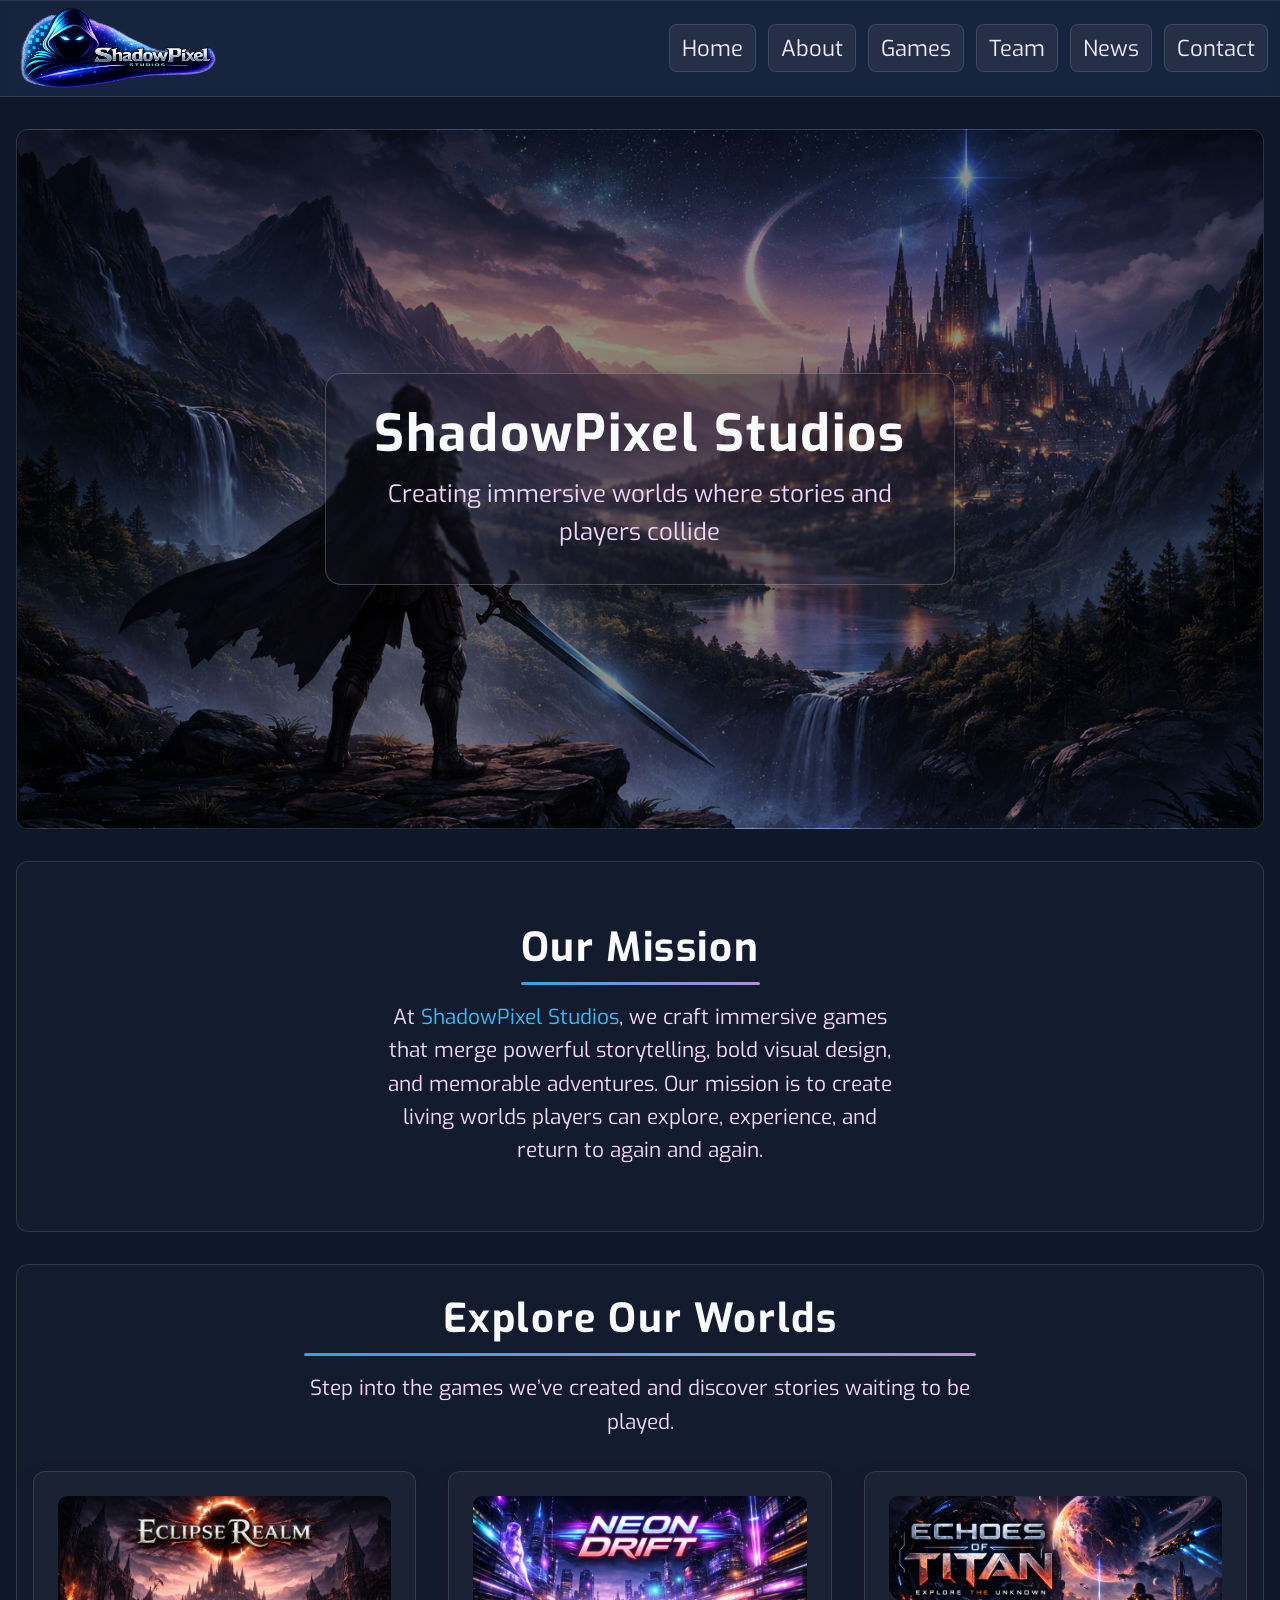
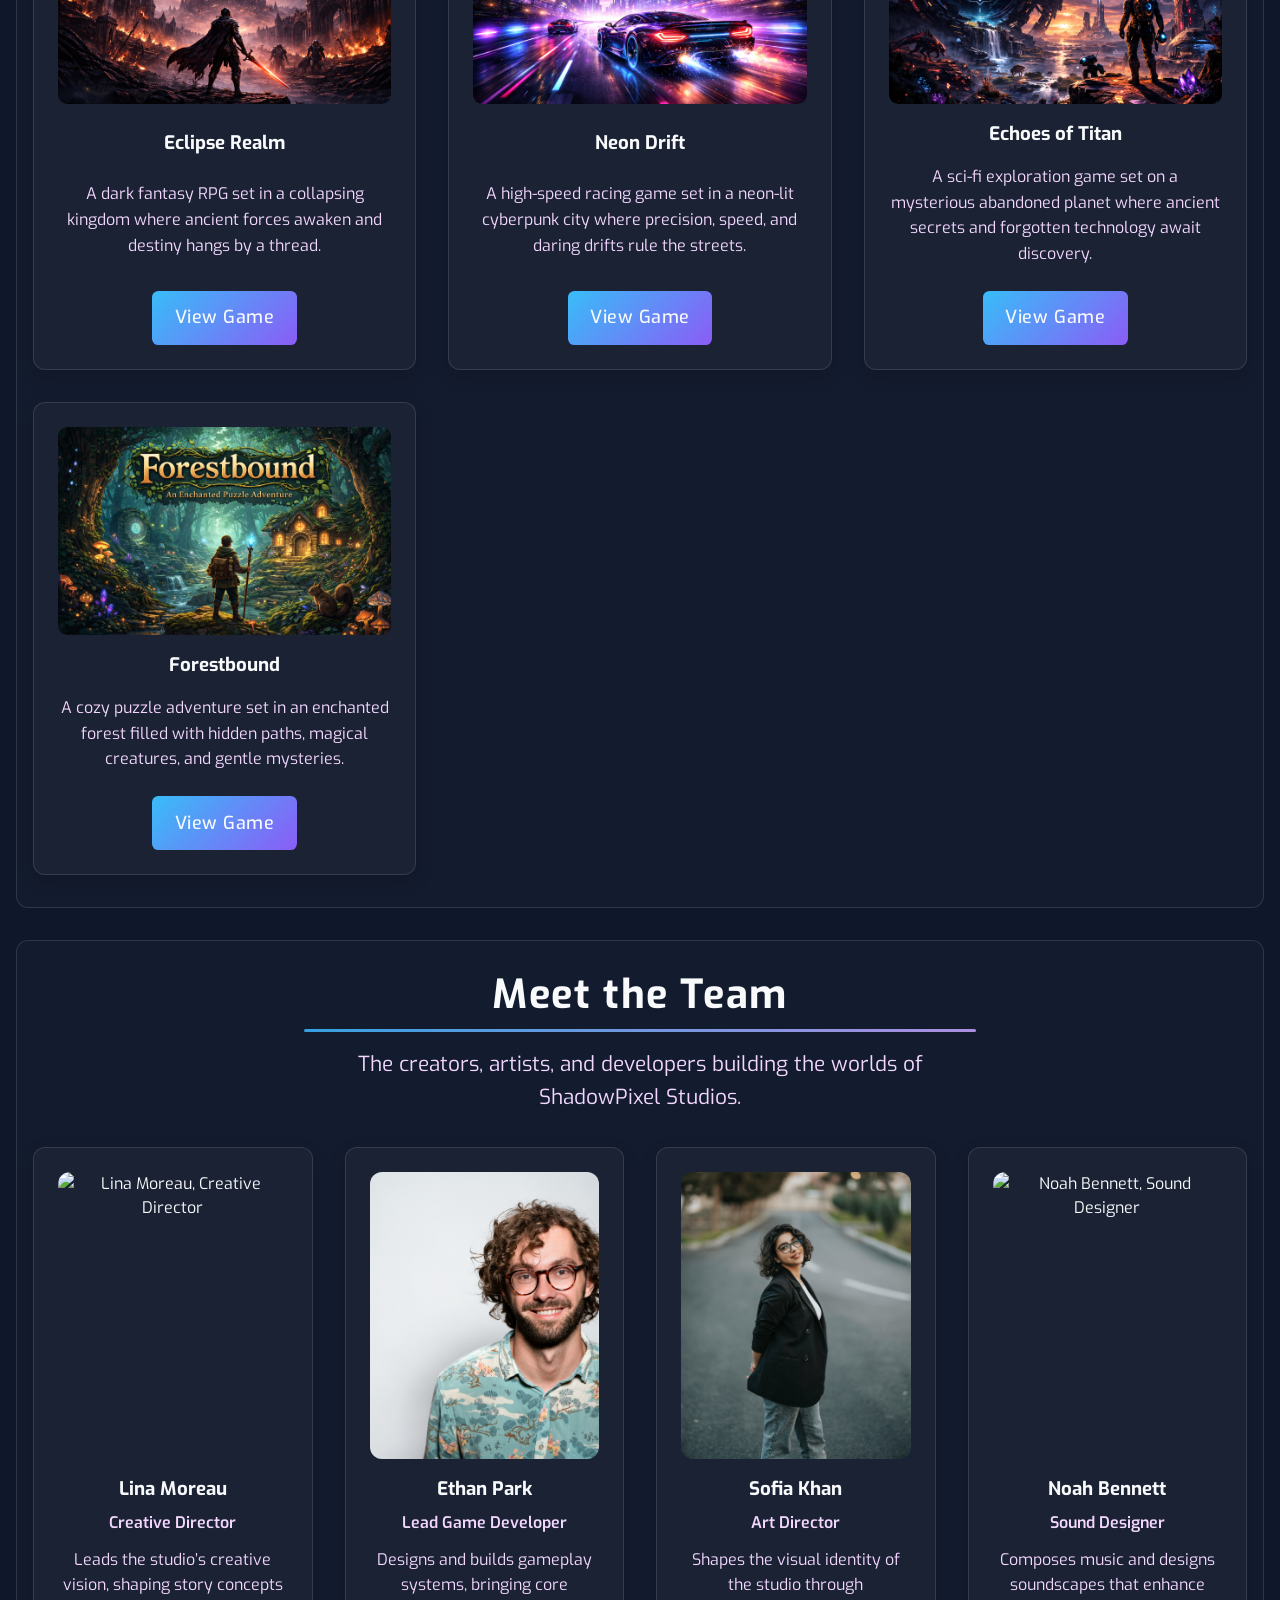
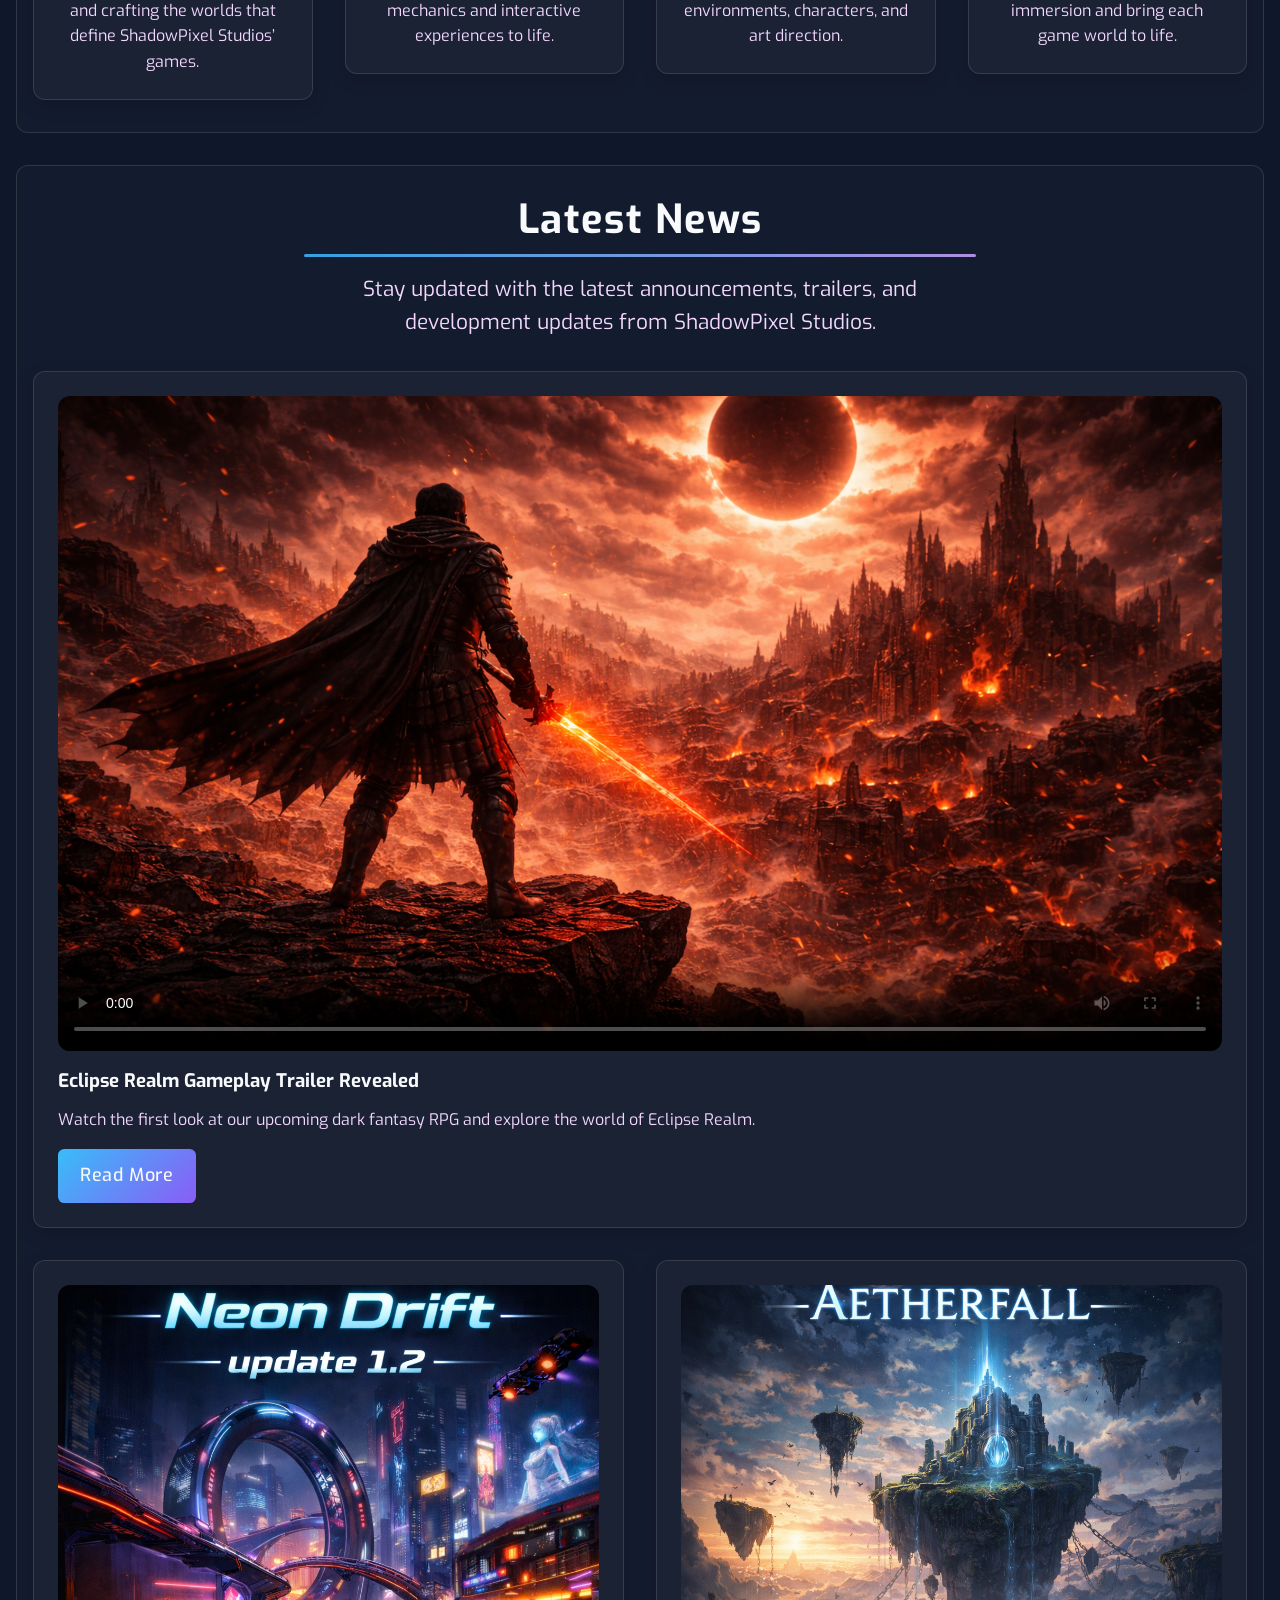
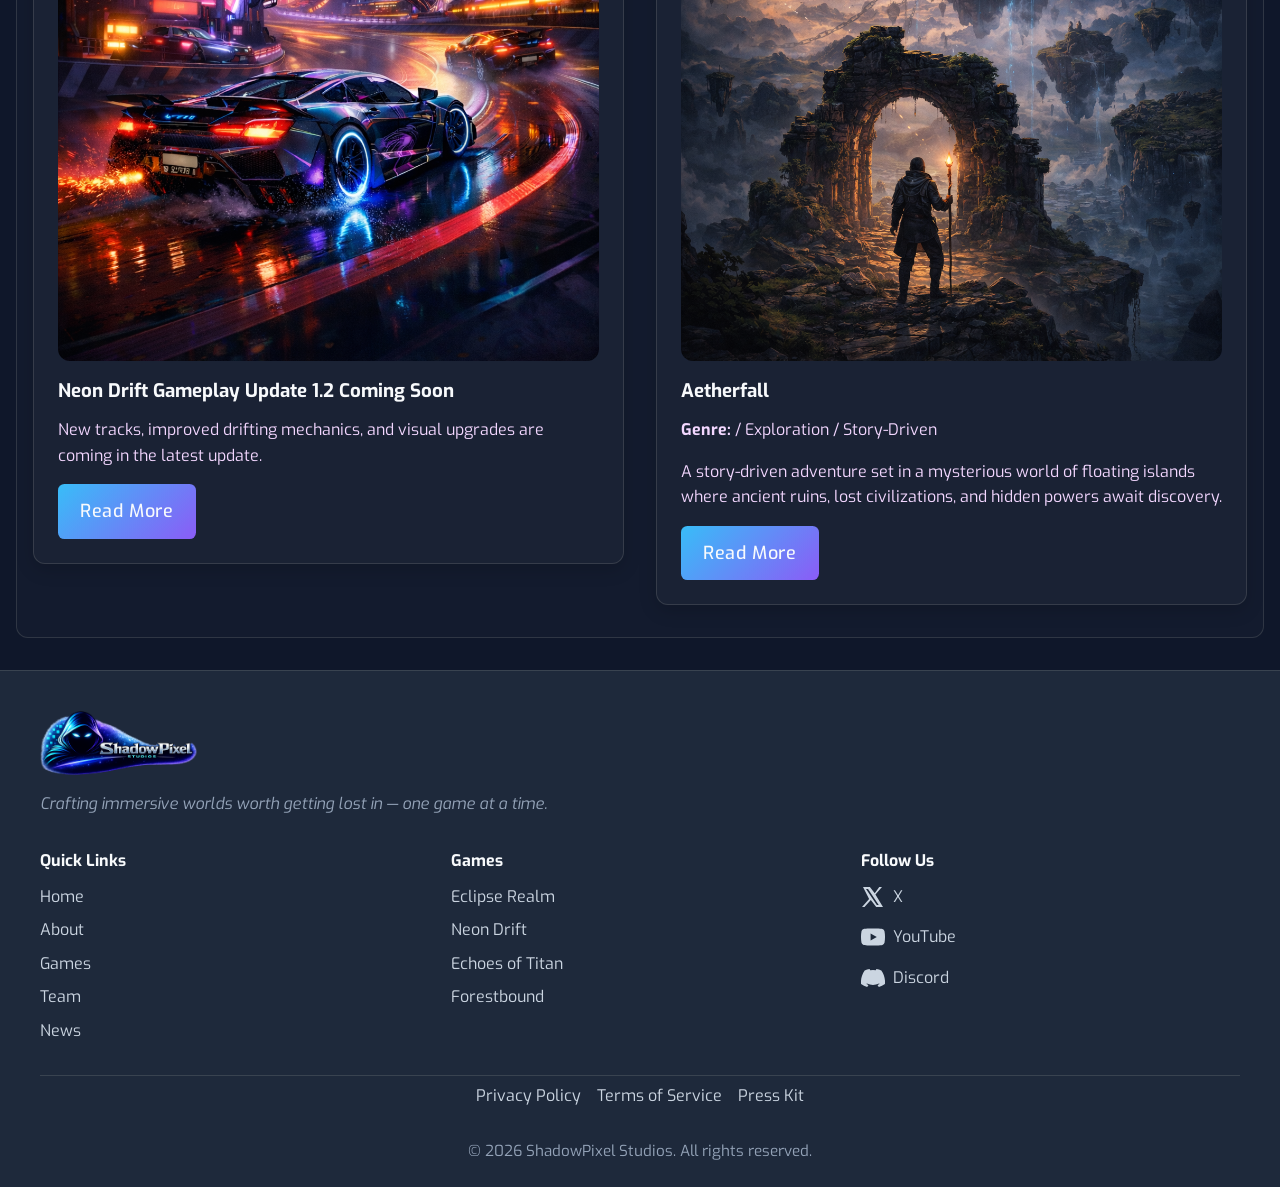
==== commit 764f8a25: "feat: add legal pages, press kit, and UI updates" ====
--- a/index.html
+++ b/index.html
@@ -304,9 +304,9 @@
         </div>
         
         <div class="footer-nav">
-          <a href="#">Privacy Policy</a>
-          <a href="#">Terms of Service</a>
-          <a href="#">Press Kit</a>
+          <a href="privacy.html">Privacy Policy</a>
+          <a href="terms.html">Terms of Service</a>
+          <a href="press-kit.html">Press Kit</a>
         </div>
 
         <div class="footer-copyright">
--- a/resources/css/styles.css
+++ b/resources/css/styles.css
@@ -684,9 +684,27 @@
     box-shadow: 0 20px 40px rgba(0, 0, 0, 0.4);
     scroll-behavior: smooth;
     scrollbar-width: thin;
-    scrollbar-color: var(--accent-purple) transparent;
+    scrollbar-color: var(--accent-purple) transparent; 
     transform: scale(0.96) translateY(20px);
     transition: transform 0.3s ease;
+}
+
+/* Chrome, Edge, Safari */
+.modal::-webkit-scrollbar {
+    width: 8px;
+}
+
+.modal::-webkit-scrollbar-track {
+    background: transparent;
+}
+
+.modal::-webkit-scrollbar-thumb {
+    background: var(--accent-purple);
+    border-radius: 999px;
+}
+
+.modal::-webkit-scrollbar-thumb:hover {
+    background: #a784ff; /* optional lighter hover */
 }
 
 .modal-overlay.active .modal {
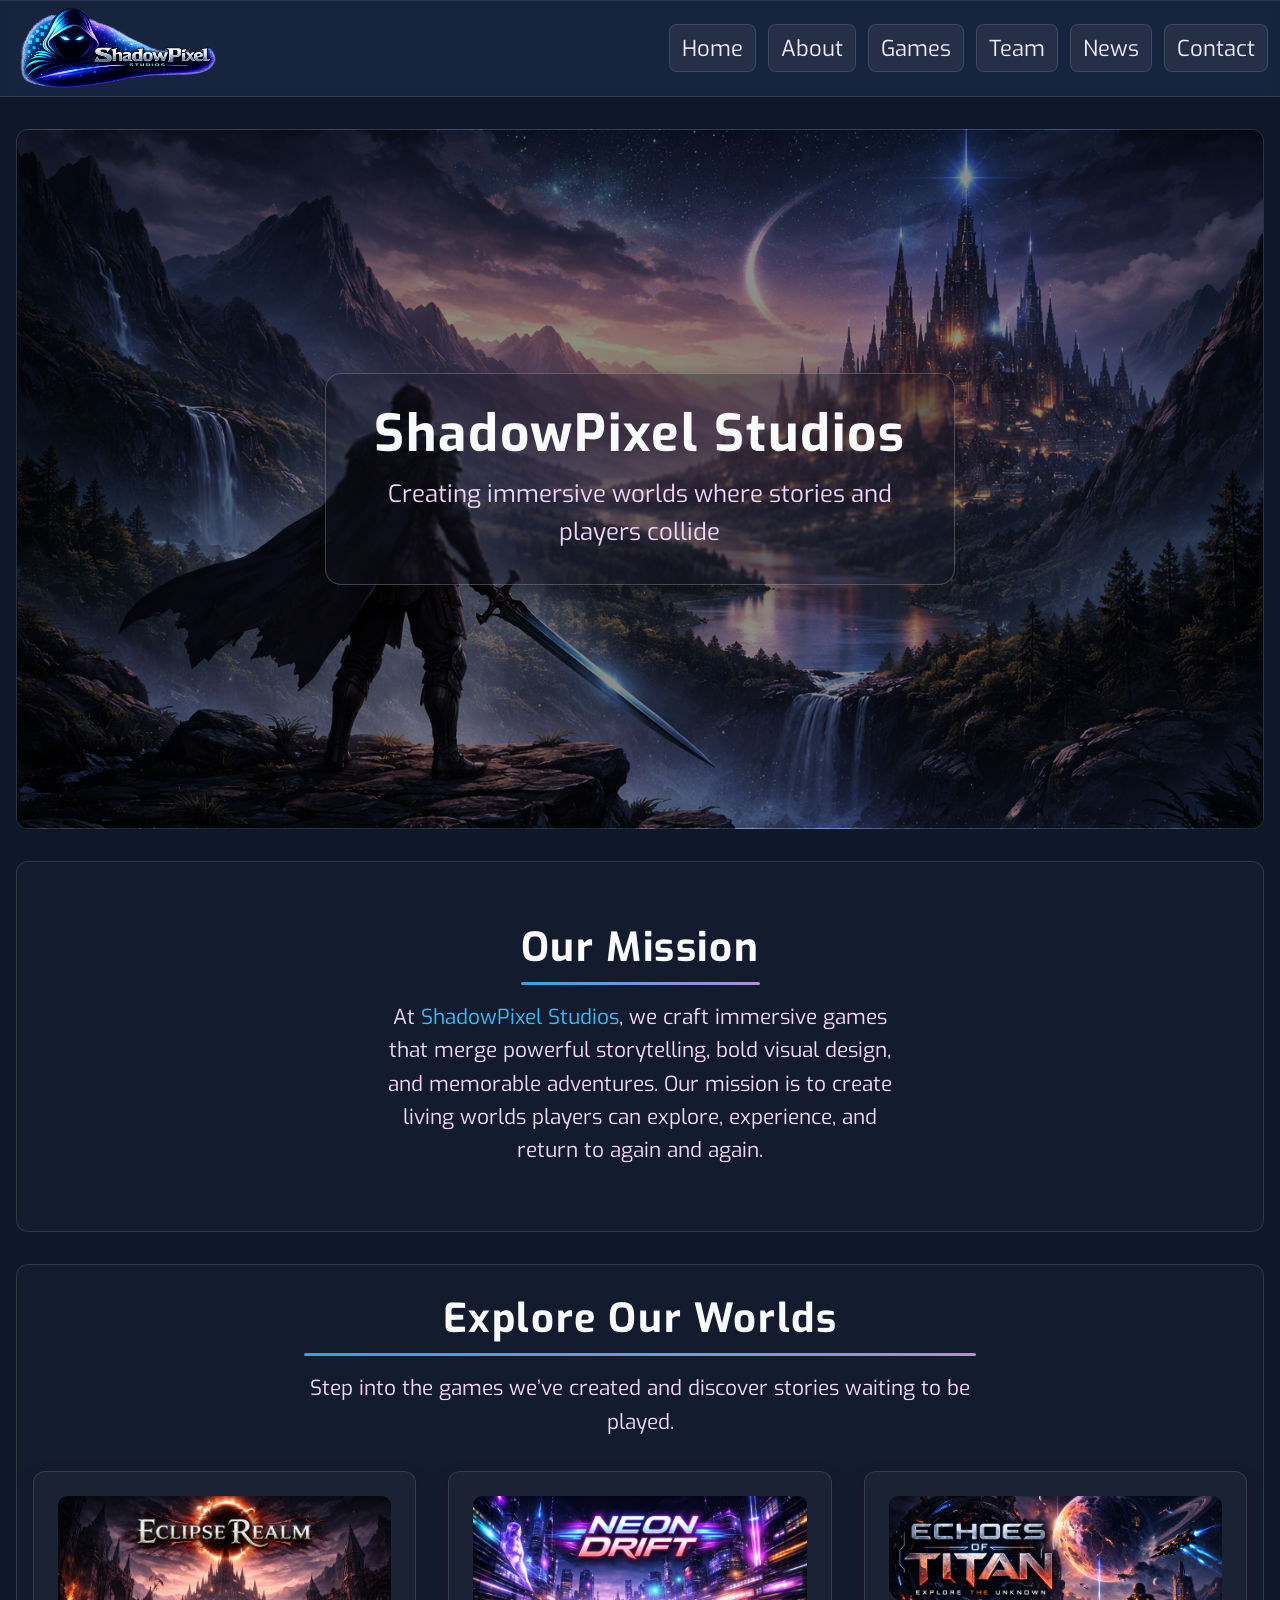
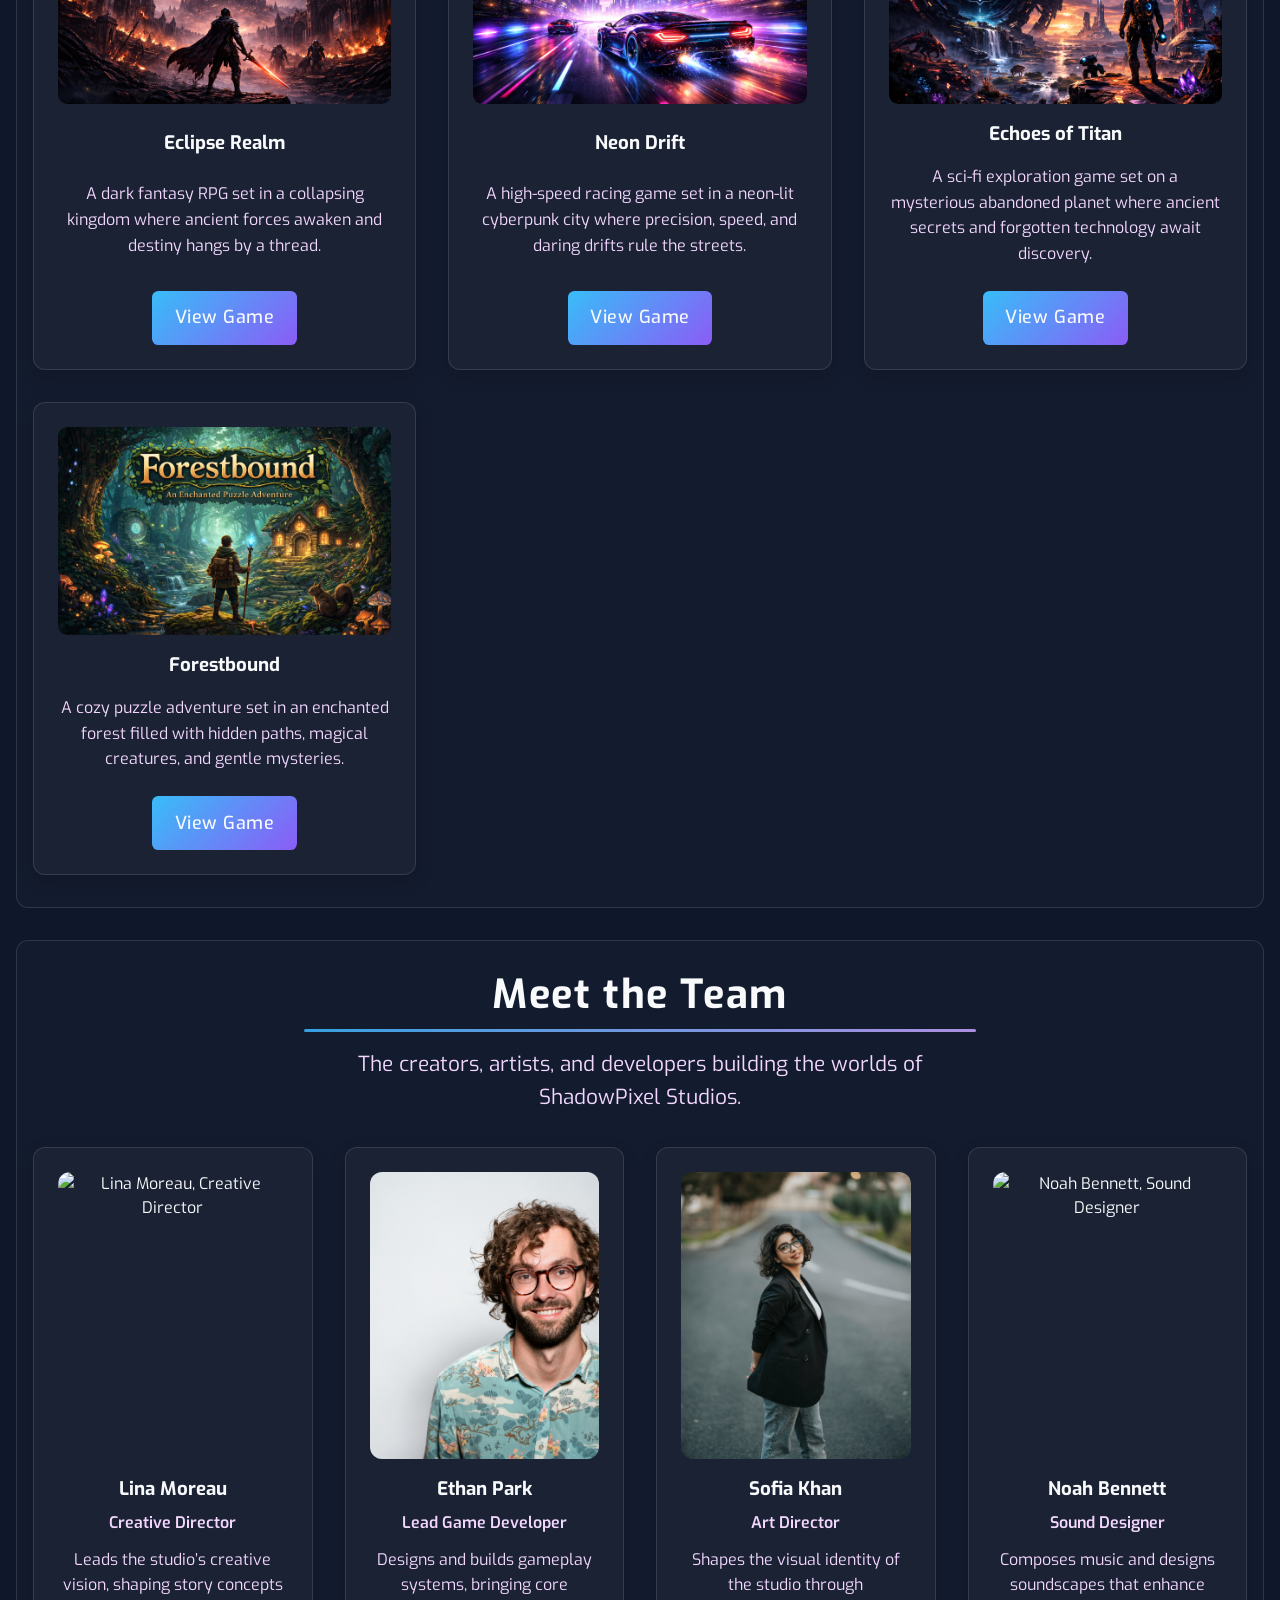
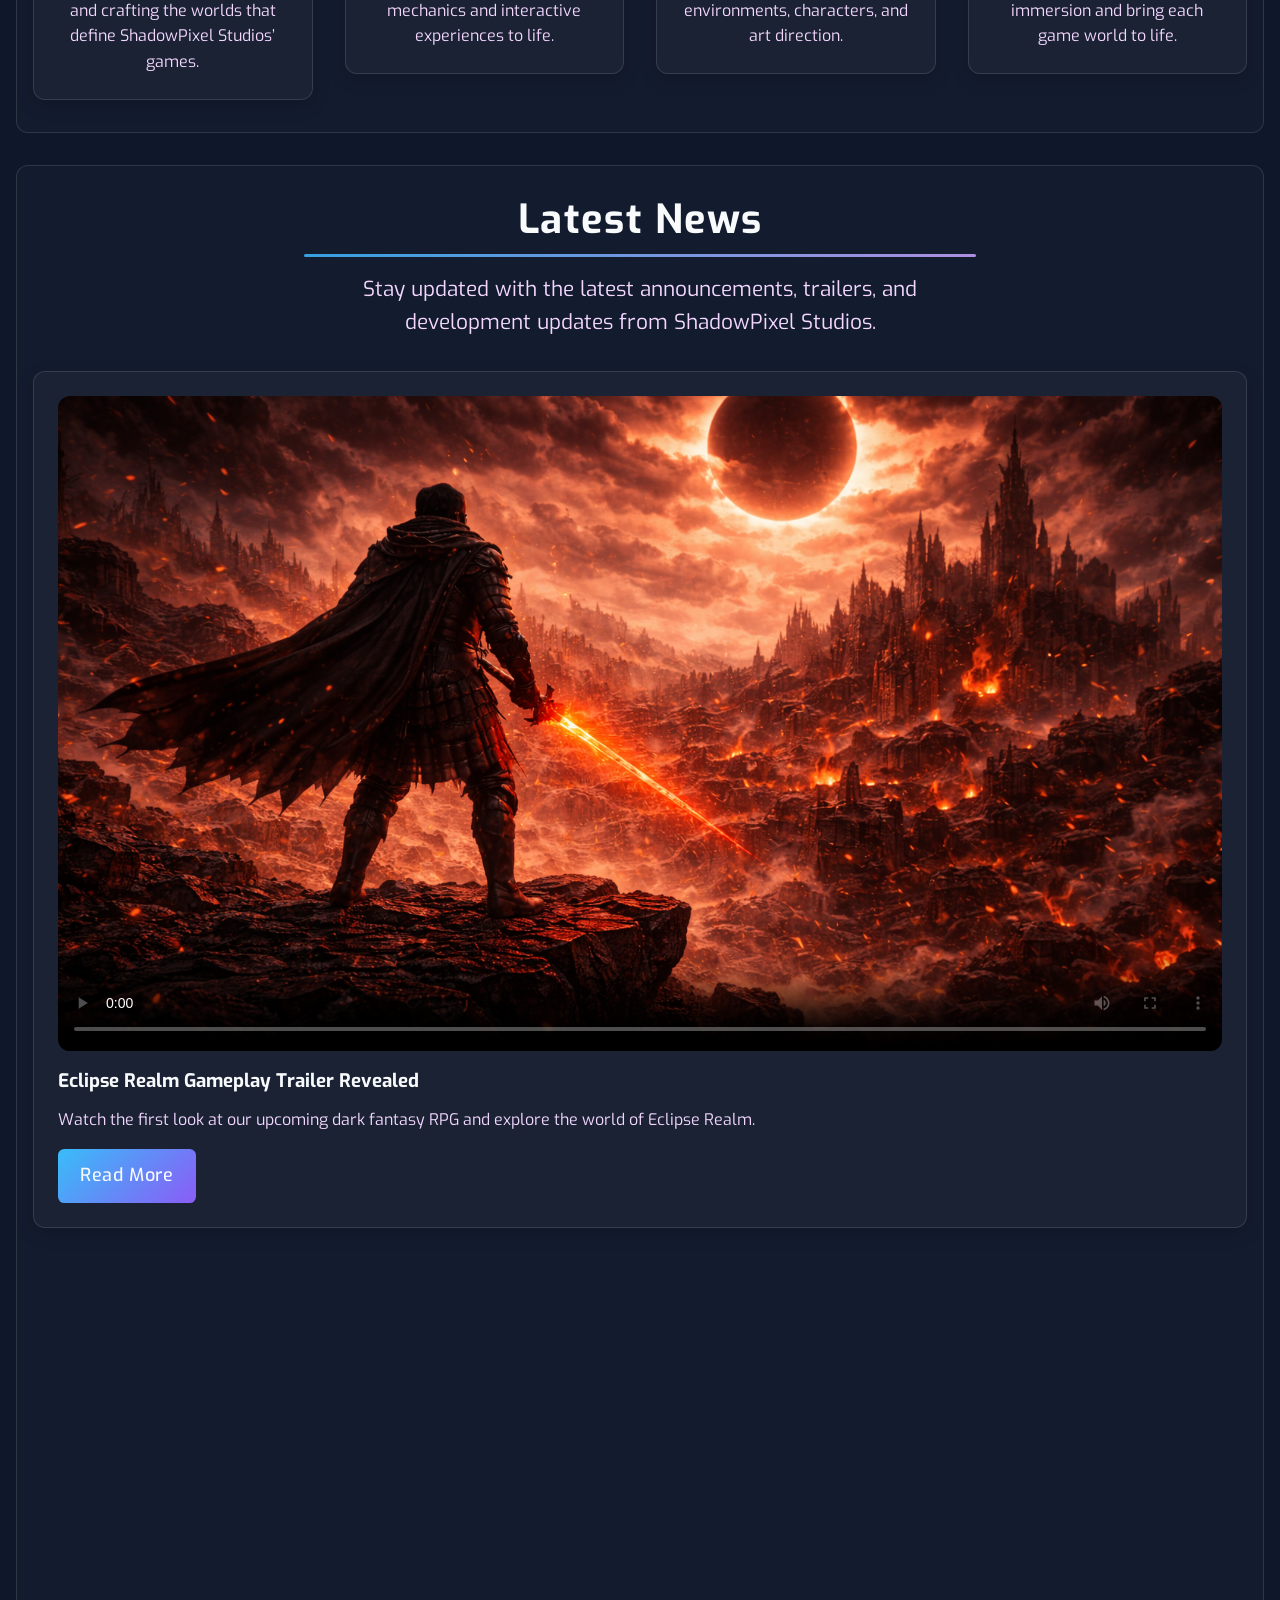
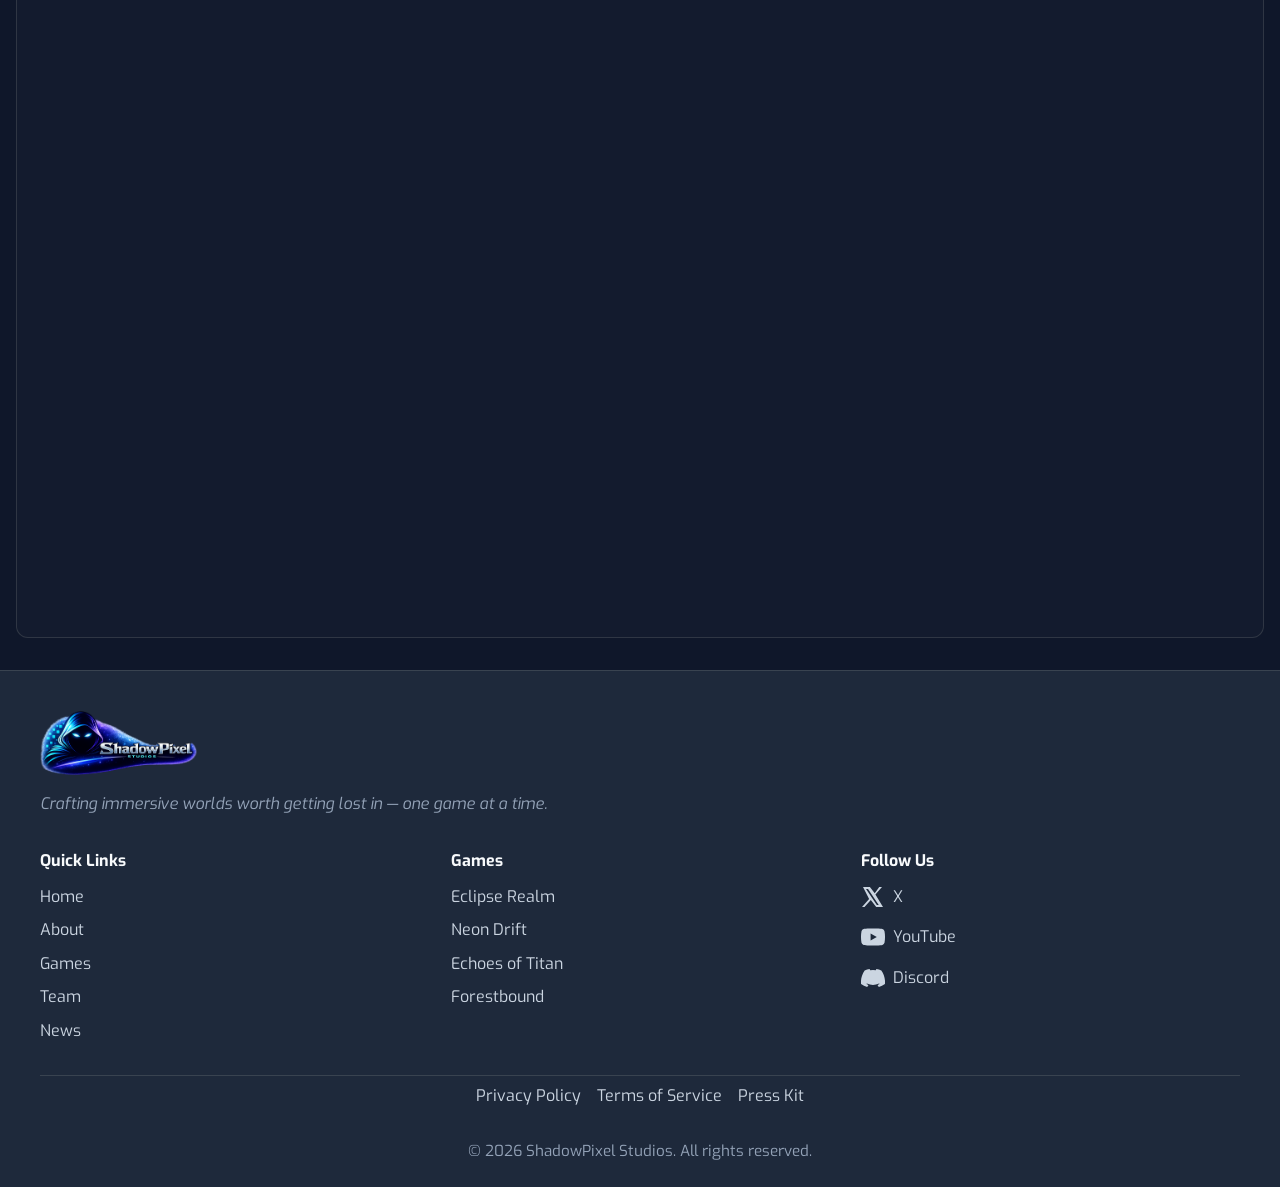
==== commit fcf735e3: "feat(ui): enhance press kit and legal pages with styling updates" ====
--- a/index.html
+++ b/index.html
@@ -13,7 +13,7 @@
   <body id="top">
     
     <!--Header-->
-    <header>
+    <header class="site-header">
       <div class="content">
         <a class="logo" href="#top">
           <img src="./resources/images/ShadowPixel_logo.png" alt="ShadowPixel Studios logo"/>
--- a/resources/css/styles.css
+++ b/resources/css/styles.css
@@ -147,11 +147,135 @@
     transform: translateY(0);
 }
 
+/* Privacy Policy, Terms of Service links and Press Kit */
+.privacy-content, .terms-content, .press-kit-content {
+    width: min(100% - 2rem, 60rem);
+    margin: 2rem auto;
+    display: flex;
+    flex-direction: column;
+    gap: 1rem;
+}
+
+.privacy-content h2, .terms-content h2, .press-kit-content h2 {
+    margin: 0 0 0.75rem;
+    font-size: clamp(1.4rem, 3vw, 2.1rem);
+    line-height: 1.1;
+    letter-spacing: 0.04em;
+    color: var(--text-primary);
+}
+
+.privacy-content p, .terms-content p, .press-kit-content p {
+    margin: 0;
+    color: var(--text-secondary);
+    line-height: 1.6;
+}
+
+.privacy-content ul, .terms-content ul, .press-kit-content ul {
+    margin: 0;
+    list-style-type: disc;
+    list-style-position: outside;
+    padding-left: 1.5rem;
+    color: var(--text-secondary);
+}
+
+.privacy-content li, .terms-content li, .press-kit-content li {
+    margin-bottom: 0.5rem;
+}
+
+.privacy-content ul li::marker, .terms-content ul li::marker, .press-kit-content ul li::marker {
+    color: var(--accent-purple);
+}
+
+.privacy-content .email a, .terms-content .email a, .press-kit-content .email a {
+    color: var(--accent-blue);
+    text-decoration: none;
+}
+
+.privacy-content .email a:hover, .terms-content .email a:hover, .press-kit-content .email a:hover {
+    text-decoration: underline;
+}
+
+.press-kit-content li strong  {
+    min-width: 60px;
+    display: inline-block;
+    color: var(--text-accent-soft);
+}
+
+.press-kit-content .game-entry {
+    padding: 1.25rem 1.25rem;
+    border: 1px solid var(--border-color);
+    border-radius: 0.75rem;
+    background: var(--surface-glass);
+    transition: transform 0.2s ease, box-shadow 0.2s ease;
+}
+
+.press-kit-content .game-entry + .game-entry {
+    margin-top: 1rem;
+}
+
+.press-kit-content .game-entry h3 {
+    margin: 0 0 0.35rem;
+    font-size: 1.25rem;
+    font-weight: 600;
+    letter-spacing: 0.02em;
+    color: var(--text-primary);
+}
+
+.press-kit-content .game-entry p {
+    margin: 0;
+    color: var(--text-secondary);
+    line-height: 1.6;
+}
+
+.press-kit-content .game-entry:hover {
+    transform: translateY(-3px);
+    box-shadow: var(--shadow-soft);
+}
+
+.press-gallery {
+    display: grid;
+    grid-template-columns: repeat(auto-fit, minmax(180px, 1fr));
+    gap: 1rem;
+}
+
+.press-gallery img {
+    width: 100%;
+    max-height: 140px;
+    height: auto;
+    width: 100%;
+    object-fit: contain;
+    display: block;
+    border-radius: 0.5rem;
+    transition: transform 0.3s ease;
+}
+
+.press-gallery figure {
+    margin: 0;
+    padding: 0.5rem;
+    min-height: 160px;
+    border-radius: 0.75rem;
+    background: var(--surface-glass);
+    border: 1px solid var(--border-color);
+    display: flex;
+    align-items: center;
+    justify-content: center;
+    transition: transform 0.2s ease, box-shadow 0.2s ease;
+}
+
+.press-gallery figure:hover {
+    transform: translateY(-4px);
+    box-shadow: var(--shadow-soft);
+}
+
+.press-gallery figure:hover img {
+    transform: scale(1.05);
+}
+
 /* =========================
    Header
 ========================= */
 
-header {
+.site-header {
     position: sticky;
     top: 0;
     z-index: 1000;
@@ -249,6 +373,44 @@
     list-style: none;
     margin: 0;
     padding: 0;
+}
+
+/* Privacy Policy, Terms of Service links and Press Kit */
+.subpage-header {
+    position: relative;
+    padding: 3.5rem 1rem 2rem;
+    text-align: center;
+    border-bottom: 1px solid var(--border-color);
+    background: linear-gradient(
+        180deg,
+        rgba(15, 23, 42, 0.95),
+        rgba(15, 23, 42, 0.75)
+    );
+}
+
+.subpage-header .header-section {
+    max-width: 50rem;
+    margin: 0 auto;
+}
+
+.subpage-header h1 {
+    font-size: clamp(2rem, 5vw, 3rem);
+    line-height: 1.1;
+    letter-spacing: 0.04em;
+    color: var(--text-primary);
+    text-shadow: 0 0 12px rgba(139, 92, 246, 0.25);
+}
+.subpage-header .last-updated {
+    margin: 0.75rem 0;
+    font-size: 0.95rem;
+    color: var(--text-muted);
+}
+
+.subpage-header p {
+    font-size: clamp(1rem, 2vw, 1.1rem);
+    margin: 0.5rem 0;
+    line-height: 1.6;
+    color: var(--text-accent-soft);
 }
 
 /* =========================
@@ -626,6 +788,25 @@
     text-align: center;
     color: var(--text-muted);
     font-size: 0.95rem;
+}
+
+/* Privacy Policy, Terms of Service links and Press Kit */
+.subpage-footer {
+    margin-top: 3rem;
+    padding: 2rem 1rem;
+    border-top: 1px solid var(--border-color);
+}
+
+.subpage-footer .footer-content {
+    max-width: 50rem;
+    margin: 0 auto;
+    text-align: center;
+}
+
+.subpage-footer p {
+    margin: 0;
+    font-size: 0.9rem;
+    color: var(--text-muted);
 }
 
 /* =========================
@@ -1036,6 +1217,23 @@
         padding: 0.75rem 1.2rem;
     }
 
+    /* Press Kit page */
+    .press-gallery {
+        grid-template-columns: 1fr;
+        gap: 0.75rem;
+    }
+
+    .press-gallery figure {
+        min-height: auto;
+        padding: 0.4rem;
+    }
+
+    .press-gallery img {
+        width: 100%;
+        height: auto;
+        max-height: none;
+    }
+
     /* Footer */
 
     footer {
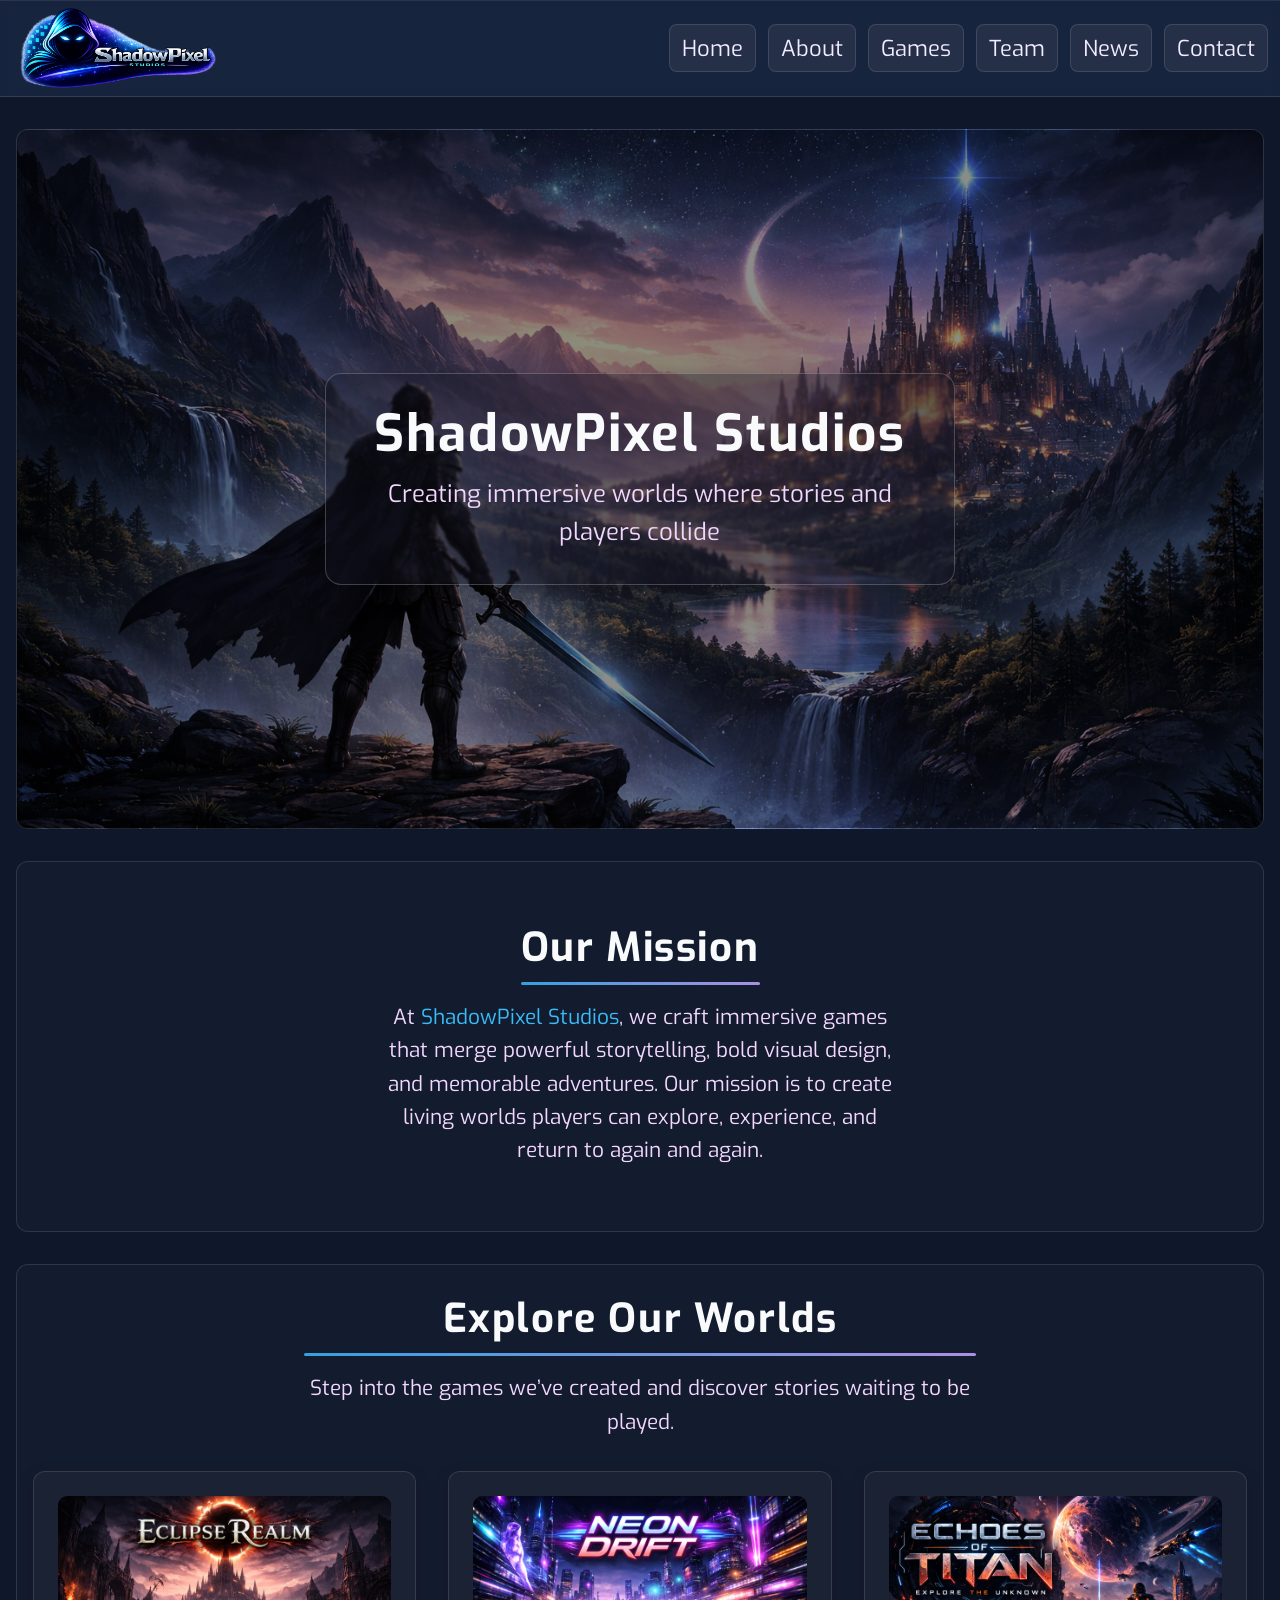
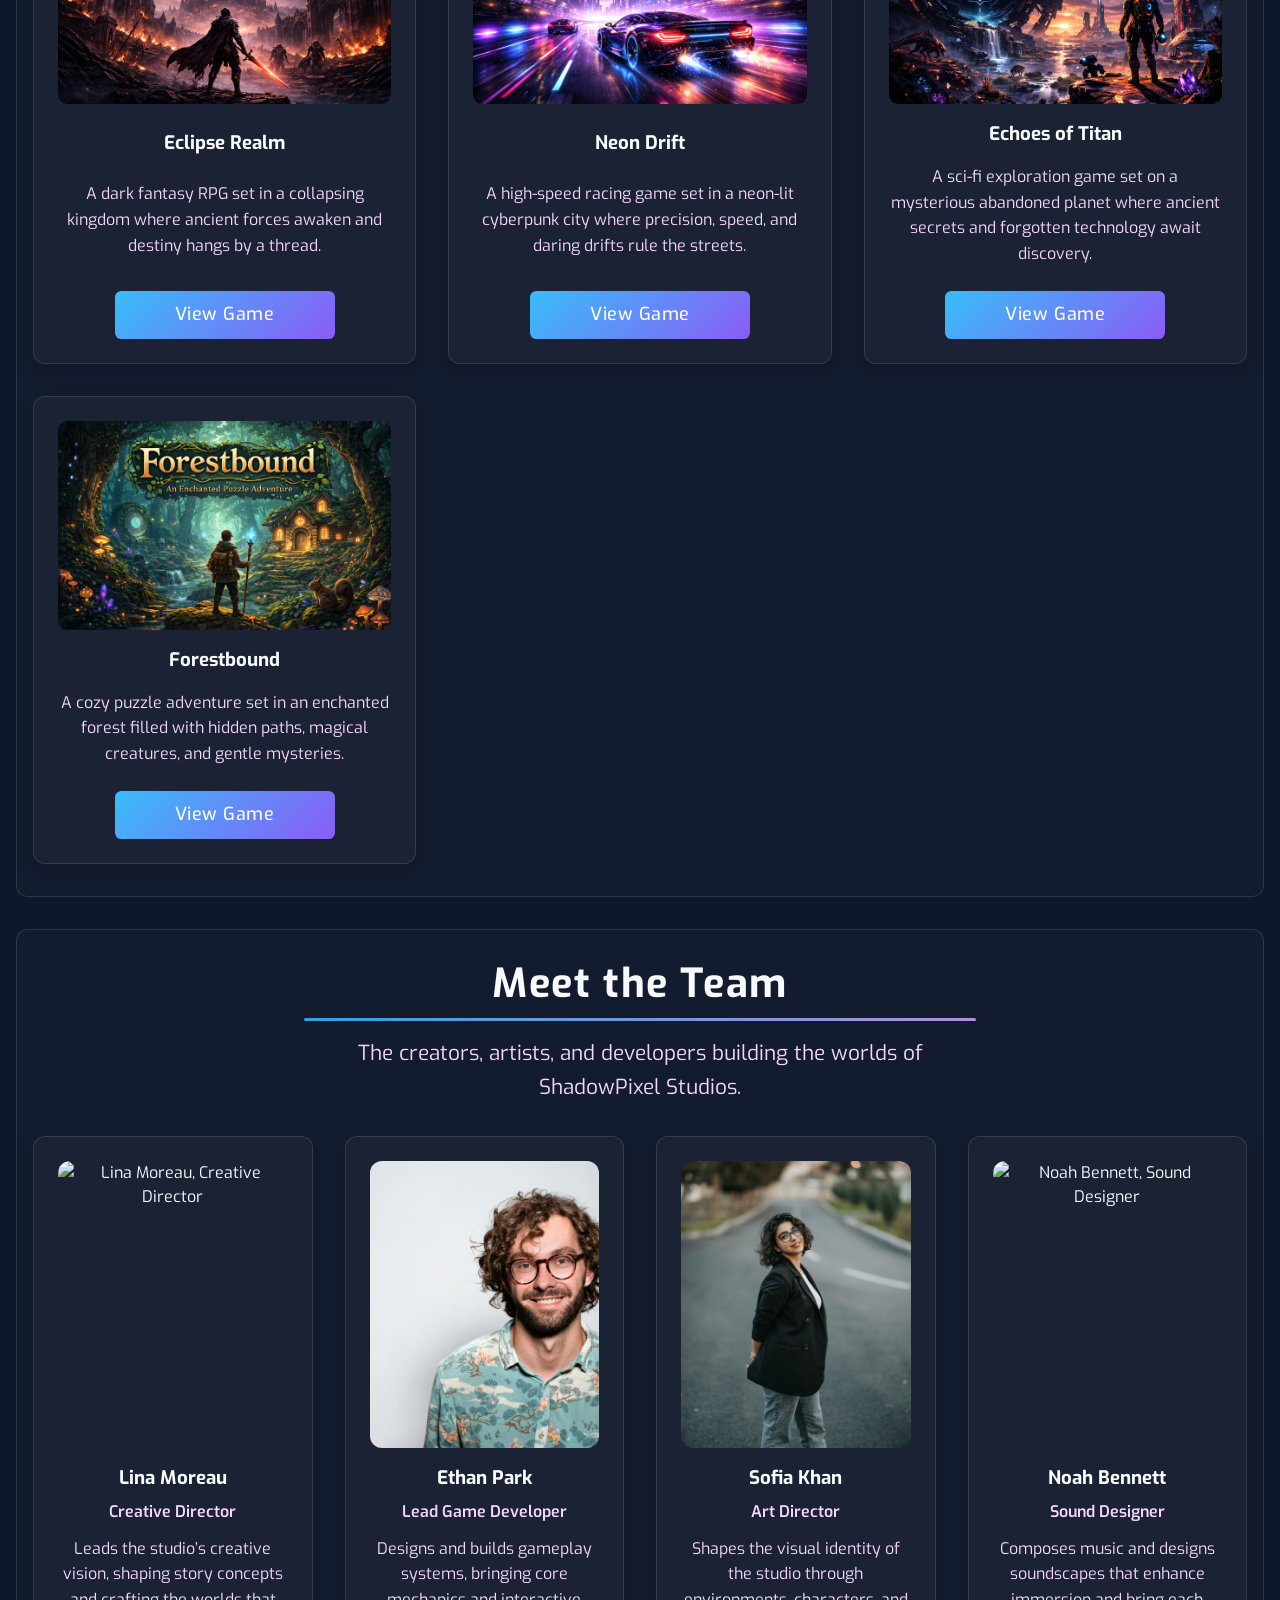
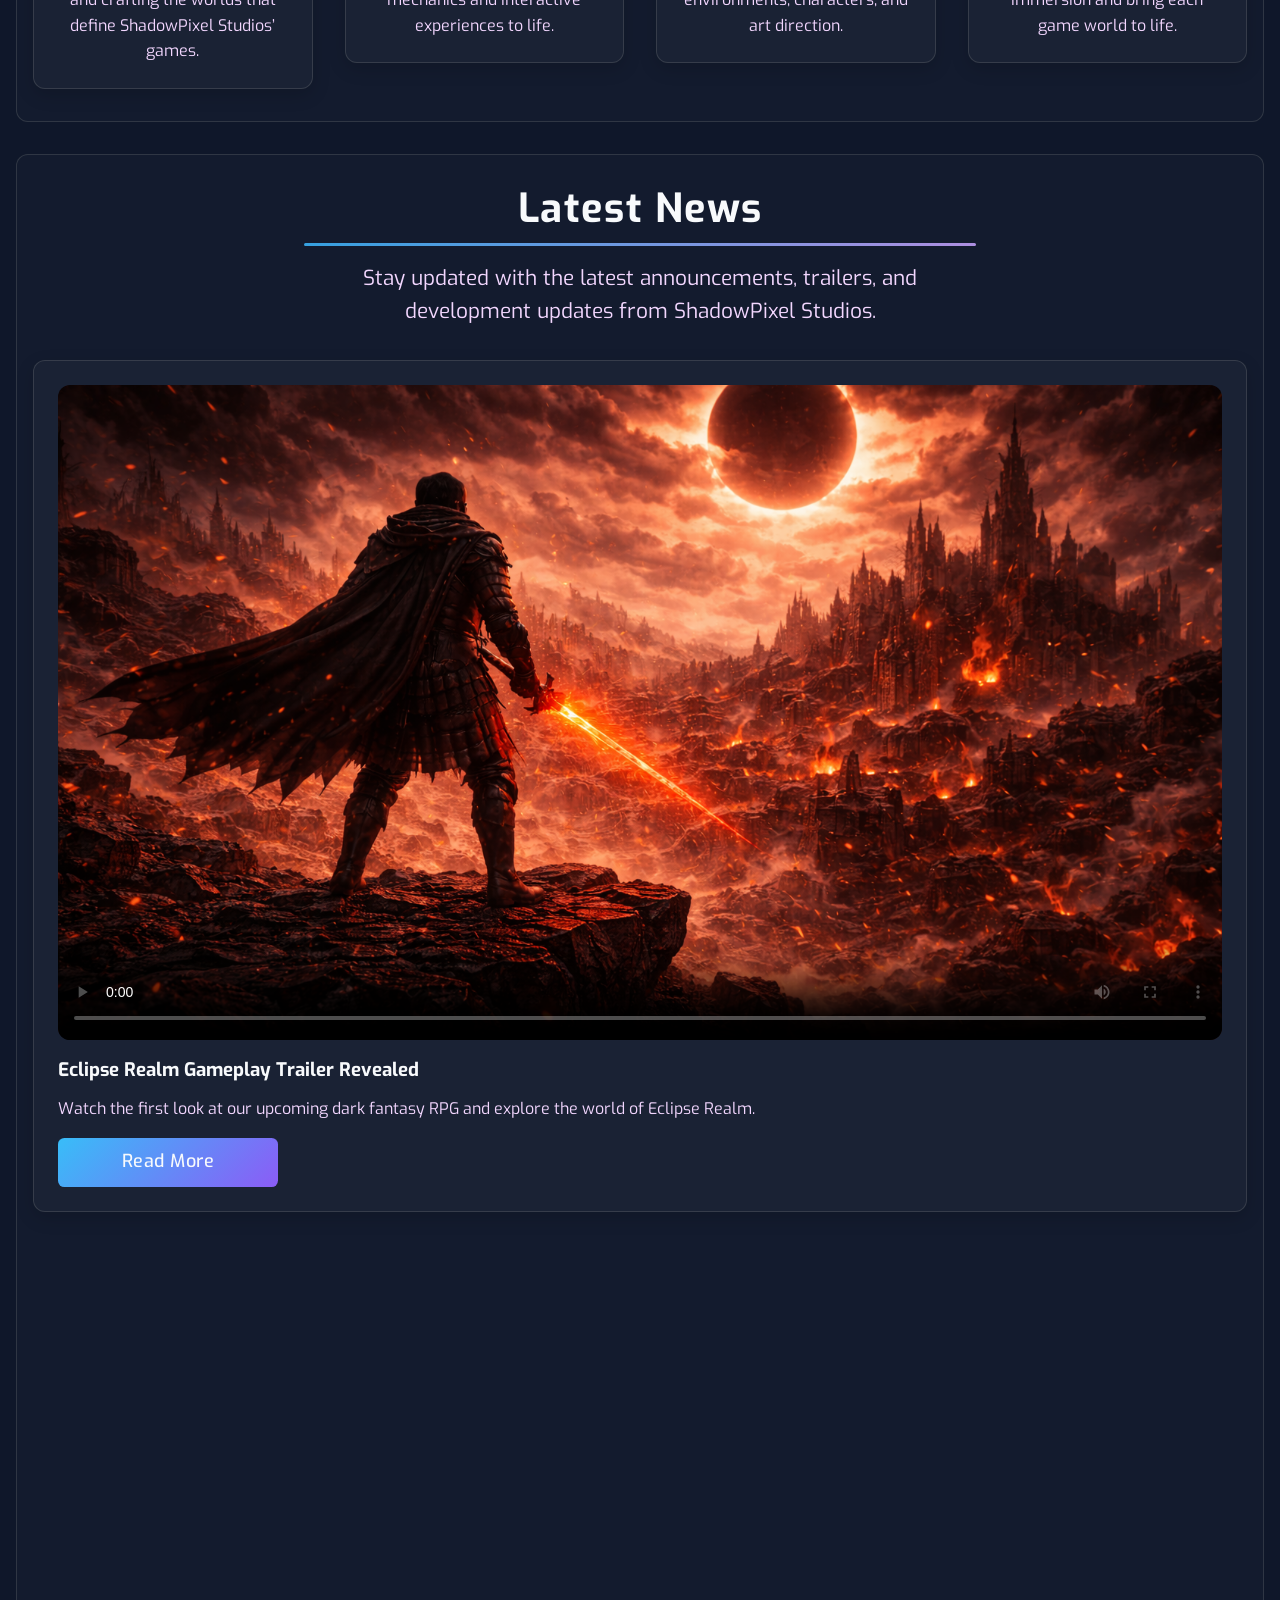
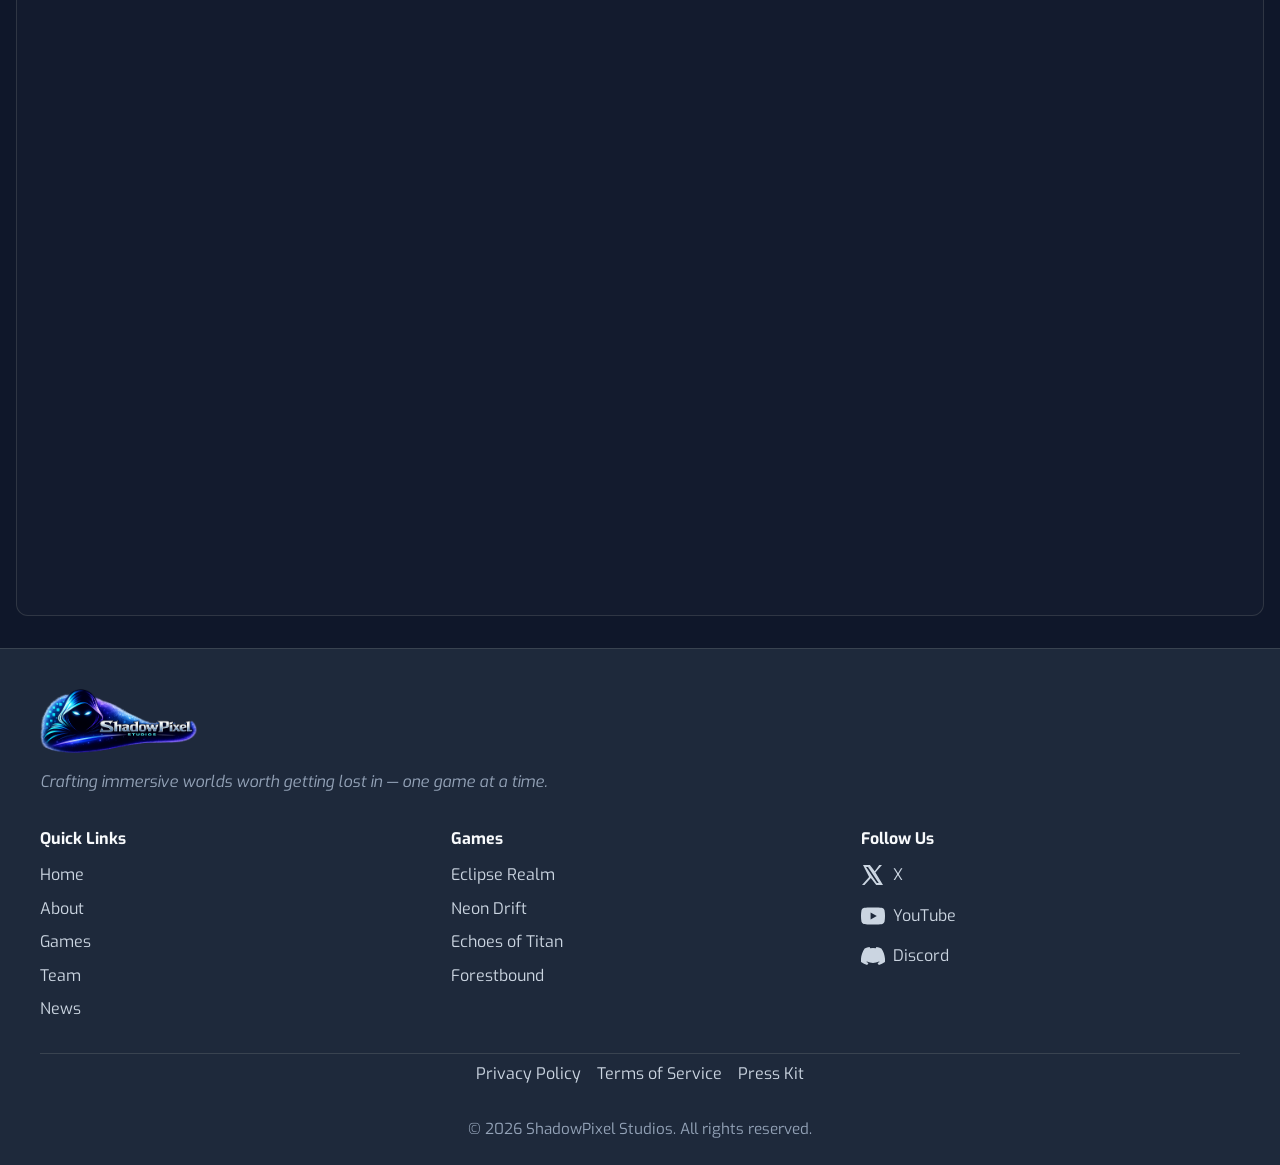
==== commit ade68de7: "feat(interactivity): introduce main.js and refine UI styling" ====
--- a/index.html
+++ b/index.html
@@ -87,7 +87,7 @@
               </div>
               <h3>Eclipse Realm</h3>
               <p class="description">A dark fantasy RPG set in a collapsing kingdom where ancient forces awaken and destiny hangs by a thread.</p>
-              <a href="#" class="button btn-secondary" id="open-eclipse-modal">View Game</a>
+              <button type="button" class="button btn-secondary" data-modal-target="modal-eclipse-realm">View Game</button>
             </article>
           </div>
           
@@ -98,7 +98,7 @@
               </div>
               <h3>Neon Drift</h3>
               <p class="description">A high-speed racing game set in a neon-lit cyberpunk city where precision, speed, and daring drifts rule the streets.</p>
-              <a href="#" class="button btn-secondary" id="open-neon-modal">View Game</a>
+              <button type="button" class="button btn-secondary" data-modal-target="modal-neon-drift">View Game</button>
             </article>
           </div>
           
@@ -109,7 +109,7 @@
               </div>
               <h3>Echoes of Titan</h3>
               <p class="description">A sci-fi exploration game set on a mysterious abandoned planet where ancient secrets and forgotten technology await discovery.</p>
-              <a href="#" class="button btn-secondary" id="open-echoes-modal">View Game</a>
+              <button type="button" class="button btn-secondary" data-modal-target="modal-echoes-of-titan">View Game</button>
             </article>
           </div>
           
@@ -120,7 +120,7 @@
               </div>
               <h3>Forestbound</h3>
               <p class="description">A cozy puzzle adventure set in an enchanted forest filled with hidden paths, magical creatures, and gentle mysteries.</p>
-              <a href="#" class="button btn-secondary" id="open-forestbound-modal">View Game</a>
+              <button type="button" class="button btn-secondary" data-modal-target="modal-forestbound">View Game</button>
             </article>
           </div>
 
@@ -200,7 +200,7 @@
           </div>
           <h3>Eclipse Realm Gameplay Trailer Revealed</h3>
           <p class="description">Watch the first look at our upcoming dark fantasy RPG and explore the world of Eclipse Realm.</p>
-          <a href="#" class="button btn-secondary" id="open-eclipse-realm-modal">Read More</a>
+          <button type="button" class="button btn-secondary" data-modal-target="modal-eclipse-trailer">Read More</button>
         </div>
 
         <div class="news-section">
@@ -212,7 +212,7 @@
               </div>
               <h3>Neon Drift Gameplay Update 1.2 Coming Soon</h3>
               <p class="description">New tracks, improved drifting mechanics, and visual upgrades are coming in the latest update.</p>
-              <a href="#" class="button btn-secondary" id="open-neon-drift-modal">Read More</a>
+              <button type="button" class="button btn-secondary" data-modal-target="modal-neon-drift-update">Read More</button>
             </article>
           </div>
           
@@ -222,10 +222,10 @@
                 <img src="./resources/games/Games-covers/Aetherfall.jpg" alt="Aetherfall promotional artwork">
               </div>
               <h3>Aetherfall</h3>
-              <p><strong>Genre:</strong> / Exploration / Story-Driven</p>
+              <p><strong>Genre:</strong> Fantasy Adventure / Exploration / Story-Driven</p>
               <p class="description">A story-driven adventure set in a mysterious world of floating islands where ancient ruins, 
               lost civilizations, and hidden powers await discovery.</p>
-              <a href="#" class="button btn-secondary" id="open-aetherfall-modal">Read More</a>
+              <button type="button" class="button btn-secondary" data-modal-target="modal-aetherfall">Read More</button>
             </article>
           </div>
 
@@ -318,9 +318,9 @@
 
     <!-- ✅ MODALS Section:Games -->
      <!--Eclipse Realm-->
-     <div class="modal-overlay" id="modal-eclipse-realm" role="dialog" aria-modal="true" aria-labelledby="modal-eclipse-title" tabindex="-1" hidden>
-      <div class="modal">
-        <button class="close-modal" aria-label="Close Eclipse Realm modal">&times;</button>
+     <div class="modal-overlay" id="modal-eclipse-realm" hidden>
+      <div class="modal" role="dialog" aria-modal="true" aria-labelledby="modal-eclipse-title" tabindex="-1">
+        <button type="button" class="close-modal" aria-label="Close modal" data-close-modal>&times;</button>
 
         <div class="modal-content">
           <h2 id="modal-eclipse-title">Eclipse Realm</h2>
@@ -383,9 +383,9 @@
      </div>
 
     <!--Neon Drift-->
-    <div class="modal-overlay" id="modal-neon-drift" role="dialog" aria-modal="true" aria-labelledby="modal-neon-drift-title" tabindex="-1" hidden>
-      <div class="modal">
-        <button class="close-modal" aria-label="Close modal">&times;</button>
+    <div class="modal-overlay" id="modal-neon-drift" hidden>
+      <div class="modal" role="dialog" aria-modal="true" aria-labelledby="modal-neon-drift-title" tabindex="-1">
+        <button type="button" class="close-modal" aria-label="Close modal" data-close-modal>&times;</button>
 
         <div class="modal-content">
           <h2 id="modal-neon-drift-title">Neon Drift</h2>
@@ -441,9 +441,9 @@
     </div>
 
     <!--Echoes of Titan-->
-    <div class="modal-overlay" id="modal-echoes-of-titan" role="dialog" aria-modal="true" aria-labelledby="modal-echoes-of-titan-title" tabindex="-1" hidden>
-      <div class="modal">
-        <button class="close-modal" aria-label="Close modal">&times;</button>
+    <div class="modal-overlay" id="modal-echoes-of-titan" hidden>
+      <div class="modal" role="dialog" aria-modal="true" aria-labelledby="modal-echoes-of-titan-title" tabindex="-1">
+        <button type="button" class="close-modal" aria-label="Close modal" data-close-modal>&times;</button>
 
         <div class="modal-content">
           <h2 id="modal-echoes-of-titan-title">Echoes of Titan</h2>
@@ -500,9 +500,9 @@
     </div>
 
     <!--Forestbound-->
-    <div class="modal-overlay" id="modal-forestbound" role="dialog" aria-modal="true" aria-labelledby="modal-forestbound-title" tabindex="-1" hidden>
-      <div class="modal">
-        <button class="close-modal" aria-label="Close modal">&times;</button>
+    <div class="modal-overlay" id="modal-forestbound" hidden>
+      <div class="modal" role="dialog" aria-modal="true" aria-labelledby="modal-forestbound-title" tabindex="-1">
+        <button type="button" class="close-modal" aria-label="Close modal" data-close-modal>&times;</button>
 
         <div class="modal-content">
           <h2 id="modal-forestbound-title">Forestbound</h2>
@@ -559,9 +559,9 @@
 
     <!-- ✅ MODALS Section:News -->
       <!--Eclipse Realm Trailer-->
-      <div class="modal-overlay" id="modal-eclipse-trailer" role="dialog" aria-modal="true" aria-labelledby="modal-eclipse-trailer-title" aria-describedby="modal-eclipse-trailer-description" tabindex="-1" hidden>
-        <div class="modal">
-          <button class="close-modal" aria-label="Close modal">&times;</button>
+      <div class="modal-overlay" id="modal-eclipse-trailer" hidden>
+        <div class="modal" role="dialog" aria-modal="true" aria-labelledby="modal-eclipse-trailer-title" aria-describedby="modal-eclipse-trailer-description" tabindex="-1">
+          <button type="button" class="close-modal" aria-label="Close modal" data-close-modal>&times;</button>
   
           <div class="modal-content">
             <h2 id="modal-eclipse-trailer-title">Eclipse Realm Gameplay Reveal</h2>
@@ -605,9 +605,9 @@
       </div>
 
       <!--Neon Drift New Update-->
-      <div class="modal-overlay" id="modal-neon-drift-update" role="dialog" aria-modal="true" aria-labelledby="modal-neon-drift-update-title" aria-describedby="modal-neon-drift-update-description" tabindex="-1" hidden>
-        <div class="modal">
-          <button class="close-modal" aria-label="Close modal">&times;</button>
+      <div class="modal-overlay" id="modal-neon-drift-update" hidden>
+        <div class="modal" role="dialog" aria-modal="true" aria-labelledby="modal-neon-drift-update-title" aria-describedby="modal-neon-drift-update-description" tabindex="-1">
+          <button type="button" class="close-modal" aria-label="Close modal" data-close-modal>&times;</button>
   
           <div class="modal-content">
             <h2 id="modal-neon-drift-update-title">Neon Drift Update 1.2</h2>
@@ -658,9 +658,9 @@
       </div>
 
       <!--Aetherfall Announcement-->
-      <div class="modal-overlay" id="modal-aetherfall" role="dialog" aria-modal="true" aria-labelledby="modal-aetherfall-title" aria-describedby="modal-aetherfall-description" tabindex="-1" hidden>
-        <div class="modal">
-          <button class="close-modal" aria-label="Close modal">&times;</button>
+      <div class="modal-overlay" id="modal-aetherfall" hidden>
+        <div class="modal" role="dialog" aria-modal="true" aria-labelledby="modal-aetherfall-title" aria-describedby="modal-aetherfall-description" tabindex="-1">
+          <button type="button" class="close-modal" aria-label="Close modal" data-close-modal>&times;</button>
   
           <div class="modal-content">
             <h2 id="modal-aetherfall-title">Aetherfall Announced</h2>
--- a/resources/css/styles.css
+++ b/resources/css/styles.css
@@ -667,12 +667,18 @@
     width: min(100%, 220px);
     min-height: 56px;
     padding: 1rem 2rem;
+    border: none;
     border-radius: 0.4rem;
+    background: none;
+    font: inherit;
     font-size: 1.125rem;
     font-weight: 500;
+    line-height: 1.2;
     letter-spacing: 0.03em;
     text-align: center;
     cursor: pointer;
+    -webkit-appearance: none;
+    appearance: none;
     transition: background-color 0.3s ease, color 0.3s ease, transform 0.3s ease, box-shadow 0.3s ease;
 }
 
@@ -680,9 +686,9 @@
     display: inline-flex;
     align-items: center;
     justify-content: center;
-    width: fit-content;
     min-height: 48px;
     padding: 0.85rem 1.4rem;
+    border: none;
     border-radius: 0.4rem;
     background: linear-gradient(135deg, var(--accent-blue), var(--accent-purple));
     color: var(--text-primary);
@@ -692,6 +698,11 @@
 .btn-secondary:hover {
     transform: translateY(-2px);
     box-shadow: 0 6px 14px rgba(0,0,0,0.3);
+}
+
+.btn-secondary:focus-visible {
+    outline: 2px solid var(--text-primary);
+    outline-offset: 3px;
 }
 
 /* =========================
